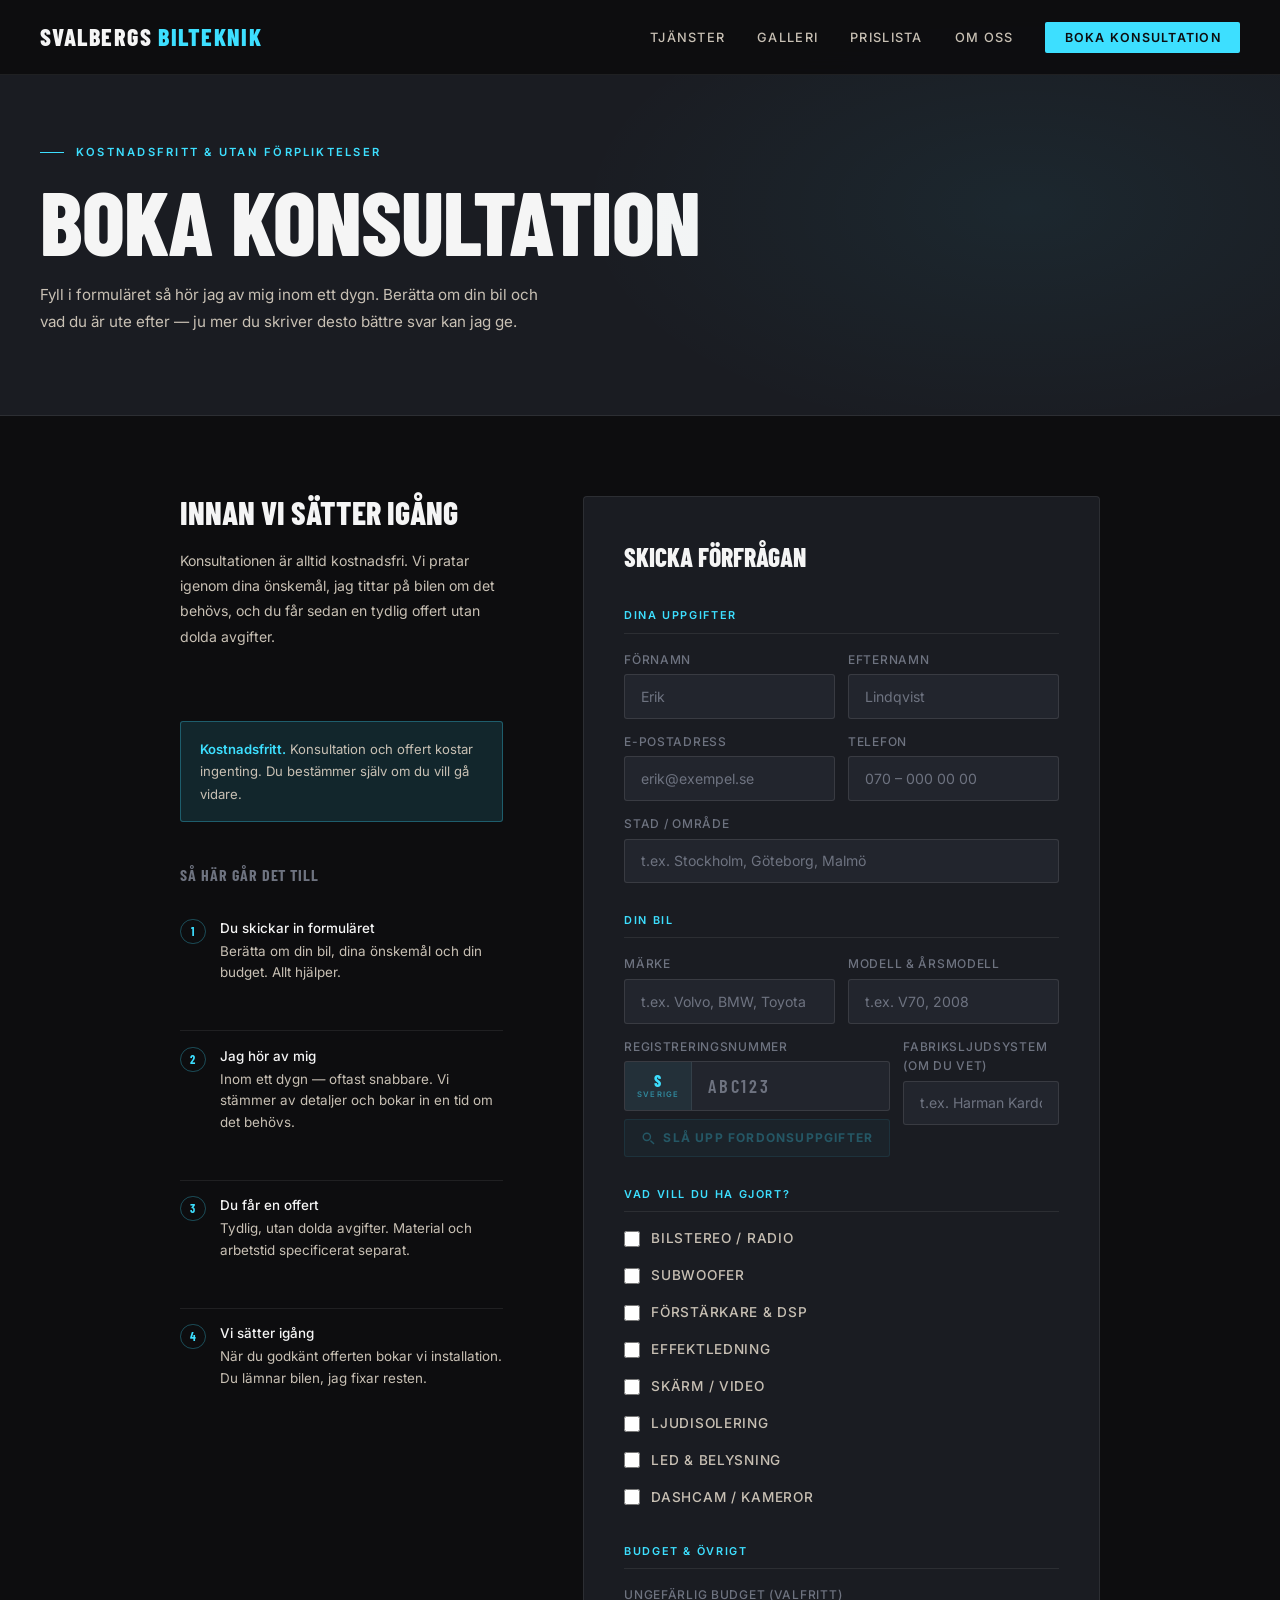
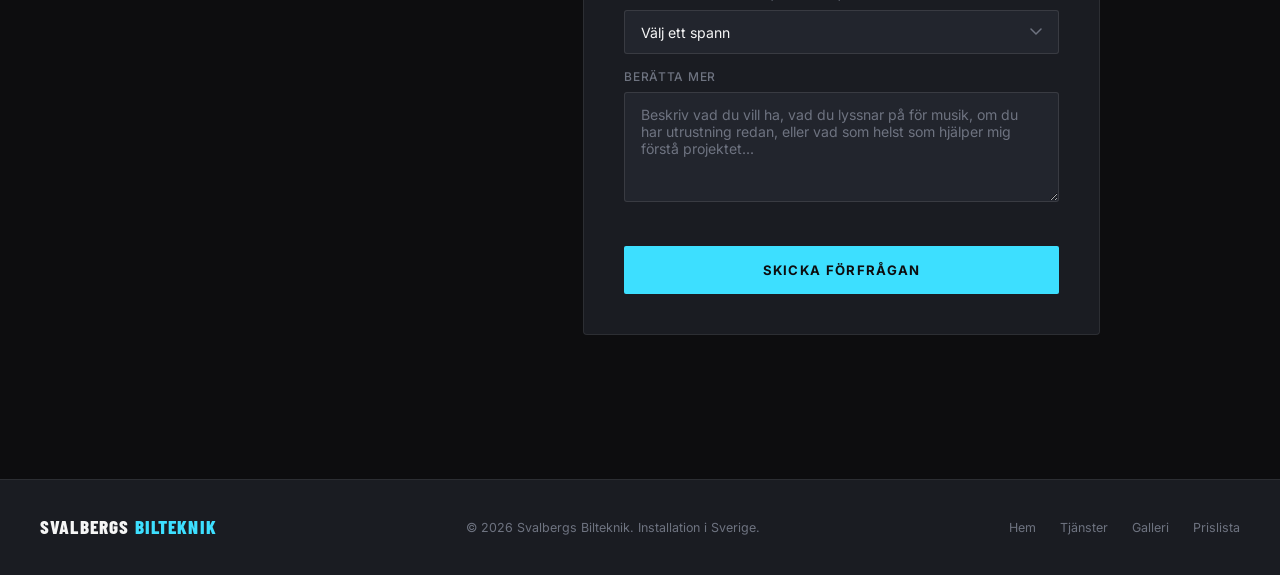
==== boka.html @ 28ad37d2 "Add files via upload Website files" ====
<!DOCTYPE html>
<html lang="sv">
<head>
<meta charset="UTF-8">
<meta name="viewport" content="width=device-width, initial-scale=1.0">
<title>Boka konsultation – Svalbergs Bilteknik</title>
<link rel="preconnect" href="https://fonts.googleapis.com">
<link rel="preconnect" href="https://fonts.gstatic.com" crossorigin>
<link href="https://fonts.googleapis.com/css2?family=Barlow+Condensed:wght@400;600;800&family=Inter:wght@400;500;600&display=swap" rel="stylesheet">
<style>
  *, *::before, *::after { box-sizing: border-box; margin: 0; padding: 0; }
  :root {
    --carbon: #0D0D0F; --steel: #1A1C22; --panel: #22252D;
    --ice: #3DDFFF; --ice-dim: rgba(61,223,255,0.12); --ice-border: rgba(61,223,255,0.3);
    --tungsten: #C8C0B4; --white: #F5F5F5; --muted: #6E7380; --divider: rgba(255,255,255,0.08);
    --green: #2CB97A; --green-dim: rgba(44,185,122,0.12); --green-border: rgba(44,185,122,0.3);
  }
  html { scroll-behavior: smooth; }
  body { font-family: 'Inter', sans-serif; background: var(--carbon); color: var(--white); line-height: 1.6; overflow-x: hidden; }

  nav { position: fixed; top: 0; left: 0; right: 0; z-index: 100; display: flex; align-items: center; justify-content: space-between; padding: 1.1rem 2.5rem; background: rgba(13,13,15,0.92); backdrop-filter: blur(12px); border-bottom: 1px solid var(--divider); }
  .nav-logo { font-family: 'Barlow Condensed', sans-serif; font-weight: 800; font-size: 1.5rem; letter-spacing: 0.06em; text-transform: uppercase; color: var(--white); text-decoration: none; }
  .nav-logo span { color: var(--ice); }
  .nav-links { display: flex; gap: 2rem; list-style: none; }
  .nav-links a { font-size: 0.8rem; font-weight: 500; letter-spacing: 0.1em; text-transform: uppercase; color: var(--tungsten); text-decoration: none; transition: color 0.2s; }
  .nav-links a:hover { color: var(--white); }
  .nav-links a.active { color: var(--ice); }
  .nav-cta { font-size: 0.78rem !important; font-weight: 600 !important; color: var(--carbon) !important; background: var(--ice); padding: 0.5rem 1.2rem; border-radius: 2px; transition: opacity 0.2s; }
  .nav-cta:hover { opacity: 0.85; }

  .page-hero { padding: 9rem 2.5rem 5rem; background: var(--steel); border-bottom: 1px solid var(--divider); position: relative; overflow: hidden; }
  .page-hero::after { content: ''; position: absolute; inset: 0; background: radial-gradient(ellipse 50% 80% at 80% 50%, rgba(61,223,255,0.06) 0%, transparent 70%); pointer-events: none; }
  .page-hero-label { font-size: 0.7rem; font-weight: 600; letter-spacing: 0.2em; text-transform: uppercase; color: var(--ice); display: flex; align-items: center; gap: 0.75rem; margin-bottom: 1rem; }
  .page-hero-label::before { content: ''; display: inline-block; width: 1.5rem; height: 1px; background: var(--ice); }
  .page-hero h1 { font-family: 'Barlow Condensed', sans-serif; font-weight: 800; font-size: clamp(3rem, 7vw, 6rem); text-transform: uppercase; line-height: 0.95; letter-spacing: -0.01em; }
  .page-hero p { margin-top: 1.2rem; color: var(--tungsten); max-width: 520px; font-size: 0.95rem; line-height: 1.75; }

  main { max-width: 1000px; margin: 0 auto; padding: 5rem 2.5rem; }

  .booking-grid { display: grid; grid-template-columns: 1fr 1.6fr; gap: 5rem; align-items: start; }

  /* SIDEBAR INFO */
  .booking-info h2 { font-family: 'Barlow Condensed', sans-serif; font-weight: 800; font-size: 2rem; text-transform: uppercase; line-height: 1; margin-bottom: 1.2rem; }
  .booking-info p { color: var(--tungsten); font-size: 0.88rem; line-height: 1.8; margin-bottom: 2rem; }

  .contact-items { display: flex; flex-direction: column; gap: 1rem; margin-bottom: 2.5rem; }
  .contact-item { display: flex; align-items: center; gap: 0.9rem; font-size: 0.88rem; }
  .cicon { width: 2rem; height: 2rem; background: var(--ice-dim); border: 1px solid var(--ice-border); border-radius: 4px; display: flex; align-items: center; justify-content: center; flex-shrink: 0; }
  .cicon svg { width: 1rem; height: 1rem; stroke: var(--ice); fill: none; stroke-width: 1.5; stroke-linecap: round; stroke-linejoin: round; }
  .contact-item .label { font-size: 0.72rem; letter-spacing: 0.08em; text-transform: uppercase; color: var(--muted); display: block; }
  .contact-item .value { color: var(--white); font-weight: 500; }

  .response-note { background: var(--ice-dim); border: 1px solid var(--ice-border); border-radius: 3px; padding: 1rem 1.2rem; font-size: 0.82rem; color: var(--tungsten); line-height: 1.7; }
  .response-note strong { color: var(--ice); font-weight: 600; }

  /* STEPS */
  .steps { margin-top: 2.5rem; }
  .steps h3 { font-family: 'Barlow Condensed', sans-serif; font-weight: 700; font-size: 1rem; text-transform: uppercase; letter-spacing: 0.06em; color: var(--muted); margin-bottom: 1rem; }
  .step-row { display: flex; gap: 0.9rem; align-items: flex-start; padding: 0.9rem 0; border-bottom: 1px solid var(--divider); }
  .step-row:last-child { border-bottom: none; }
  .step-num { width: 1.6rem; height: 1.6rem; border-radius: 50%; border: 1px solid var(--ice-border); display: flex; align-items: center; justify-content: center; font-family: 'Barlow Condensed', sans-serif; font-weight: 700; font-size: 0.75rem; color: var(--ice); flex-shrink: 0; margin-top: 0.05rem; }
  .step-row p { font-size: 0.84rem; color: var(--tungsten); line-height: 1.6; }
  .step-row strong { color: var(--white); font-weight: 500; display: block; margin-bottom: 0.1rem; }

  /* FORM */
  .booking-form { background: var(--steel); border: 1px solid var(--divider); border-radius: 4px; padding: 2.5rem; }
  .booking-form h2 { font-family: 'Barlow Condensed', sans-serif; font-weight: 800; font-size: 1.6rem; text-transform: uppercase; margin-bottom: 1.8rem; }

  .form-section { margin-bottom: 1.8rem; }
  .form-section-title { font-size: 0.68rem; font-weight: 600; letter-spacing: 0.15em; text-transform: uppercase; color: var(--ice); margin-bottom: 1rem; padding-bottom: 0.5rem; border-bottom: 1px solid var(--divider); }

  .field-row { display: grid; grid-template-columns: 1fr 1fr; gap: 0.8rem; margin-bottom: 0.8rem; }
  .field-row.single { grid-template-columns: 1fr; }

  label { display: block; font-size: 0.75rem; font-weight: 500; letter-spacing: 0.06em; color: var(--muted); margin-bottom: 0.35rem; text-transform: uppercase; }

  input, textarea, select {
    width: 100%; background: var(--panel); border: 1px solid rgba(255,255,255,0.1);
    border-radius: 3px; color: var(--white); font-family: 'Inter', sans-serif;
    font-size: 0.88rem; padding: 0.8rem 1rem; outline: none; transition: border-color 0.2s;
  }
  input::placeholder, textarea::placeholder { color: var(--muted); }
  input:focus, textarea:focus, select:focus { border-color: var(--ice-border); }
  textarea { resize: vertical; min-height: 110px; }
  select { appearance: none; cursor: pointer; background-image: url("data:image/svg+xml,%3Csvg xmlns='http://www.w3.org/2000/svg' width='12' height='8' fill='none'%3E%3Cpath d='M1 1l5 5 5-5' stroke='%236E7380' stroke-width='1.5' stroke-linecap='round'/%3E%3C/svg%3E"); background-repeat: no-repeat; background-position: right 1rem center; }
  select option { background: var(--panel); }

  /* Registration plate field */
  .plate-wrap {
    display: flex;
    align-items: center;
    background: var(--panel);
    border: 1px solid rgba(255,255,255,0.1);
    border-radius: 3px;
    overflow: hidden;
    transition: border-color 0.2s;
  }
  .plate-wrap:focus-within { border-color: var(--ice-border); }

  .plate-badge {
    display: flex;
    flex-direction: column;
    align-items: center;
    justify-content: center;
    gap: 2px;
    padding: 0 0.75rem;
    border-right: 1px solid rgba(255,255,255,0.08);
    align-self: stretch;
    background: rgba(61,223,255,0.06);
    flex-shrink: 0;
  }
  .plate-badge-s {
    font-family: 'Barlow Condensed', sans-serif;
    font-weight: 800;
    font-size: 1rem;
    color: var(--ice);
    letter-spacing: 0.05em;
    line-height: 1;
  }
  .plate-badge-label {
    font-size: 0.48rem;
    font-weight: 600;
    letter-spacing: 0.15em;
    text-transform: uppercase;
    color: var(--ice);
    opacity: 0.5;
    line-height: 1;
  }

  .plate-input {
    background: transparent !important;
    border: none !important;
    border-radius: 0 !important;
    color: var(--white) !important;
    font-family: 'Barlow Condensed', sans-serif !important;
    font-weight: 700 !important;
    font-size: 1.15rem !important;
    letter-spacing: 0.25em !important;
    padding: 0.8rem 1rem !important;
    flex: 1;
    text-transform: uppercase;
    outline: none !important;
  }
  .plate-input::placeholder {
    color: var(--muted) !important;
    letter-spacing: 0.15em !important;
    font-weight: 600 !important;
  }

  .plate-lookup-btn {
    margin-top: 0.5rem;
    width: 100%;
    background: var(--ice-dim);
    border: 1px solid var(--ice-border);
    border-radius: 3px;
    padding: 0.65rem 1rem;
    cursor: pointer;
    color: var(--ice);
    font-family: 'Inter', sans-serif;
    font-size: 0.75rem;
    font-weight: 700;
    letter-spacing: 0.1em;
    text-transform: uppercase;
    display: flex;
    align-items: center;
    justify-content: center;
    gap: 0.5rem;
    white-space: nowrap;
    transition: background 0.15s, opacity 0.15s;
  }
  .plate-lookup-btn:hover { background: rgba(61,223,255,0.2); }
  .plate-lookup-btn:disabled { opacity: 0.3; cursor: default; }
  .plate-lookup-btn svg { width: 0.9rem; height: 0.9rem; flex-shrink: 0; }

  .plate-result {
    display: none;
    margin-top: 0.6rem;
    background: var(--ice-dim);
    border: 1px solid var(--ice-border);
    border-radius: 3px;
    padding: 0.9rem 1rem;
    font-size: 0.82rem;
    animation: fadeSlide 0.2s ease;
  }
  .plate-result.show { display: block; }
  .plate-result.error {
    background: rgba(255,80,80,0.08);
    border-color: rgba(255,80,80,0.3);
  }
  .plate-result-title {
    font-family: 'Barlow Condensed', sans-serif;
    font-weight: 800;
    font-size: 1.1rem;
    text-transform: uppercase;
    color: var(--white);
    margin-bottom: 0.4rem;
    letter-spacing: 0.03em;
  }
  .plate-result-meta {
    color: var(--tungsten);
    line-height: 1.7;
    font-size: 0.82rem;
  }
  .plate-result-link {
    display: inline-flex;
    align-items: center;
    gap: 0.3rem;
    margin-top: 0.6rem;
    font-size: 0.75rem;
    font-weight: 600;
    letter-spacing: 0.08em;
    text-transform: uppercase;
    color: var(--ice);
    text-decoration: none;
  }
  .plate-result-link:hover { text-decoration: underline; }
  .plate-result-link::after { content: '↗'; }
  .plate-result-error { color: rgba(255,100,100,0.9); }

  @keyframes spin {
    from { transform: rotate(0deg); }
    to   { transform: rotate(360deg); }
  }
  @keyframes fadeSlide {
    from { opacity: 0; transform: translateY(-4px); }
    to   { opacity: 1; transform: translateY(0); }
  }

  /* Checkboxes */
  .checkbox-group { display: flex; flex-direction: column; gap: 0.6rem; }
  .checkbox-item { display: flex; align-items: center; gap: 0.7rem; cursor: pointer; }
  .checkbox-item input[type="checkbox"] { width: 1rem; height: 1rem; accent-color: var(--ice); cursor: pointer; flex-shrink: 0; }
  .checkbox-item span { font-size: 0.85rem; color: var(--tungsten); }

  .form-submit { width: 100%; padding: 1rem; background: var(--ice); border: none; border-radius: 2px; font-family: 'Inter', sans-serif; font-size: 0.82rem; font-weight: 700; letter-spacing: 0.1em; text-transform: uppercase; color: var(--carbon); cursor: pointer; transition: opacity 0.2s; margin-top: 0.5rem; }
  .form-submit:hover { opacity: 0.85; }

  /* Success state */
  .success-msg { display: none; background: var(--green-dim); border: 1px solid var(--green-border); border-radius: 3px; padding: 1.2rem 1.5rem; text-align: center; }
  .success-msg.show { display: block; }
  .success-msg h3 { font-family: 'Barlow Condensed', sans-serif; font-weight: 700; font-size: 1.3rem; text-transform: uppercase; color: var(--green); margin-bottom: 0.4rem; }
  .success-msg p { font-size: 0.85rem; color: var(--tungsten); }

  footer { background: var(--steel); border-top: 1px solid var(--divider); padding: 2rem 2.5rem; display: flex; align-items: center; justify-content: space-between; flex-wrap: wrap; gap: 1rem; margin-top: 4rem; }
  footer .logo { font-family: 'Barlow Condensed', sans-serif; font-weight: 800; font-size: 1.2rem; letter-spacing: 0.06em; text-transform: uppercase; color: var(--white); }
  footer .logo span { color: var(--ice); }
  footer p { font-size: 0.78rem; color: var(--muted); }
  footer a { color: var(--muted); text-decoration: none; font-size: 0.78rem; }
  footer a:hover { color: var(--ice); }

  @media (max-width: 900px) {
    nav { padding: 1rem 1.5rem; } .nav-links { display: none; }
    main { padding: 3.5rem 1.5rem; } .page-hero { padding: 7rem 1.5rem 3.5rem; }
    .booking-grid { grid-template-columns: 1fr; gap: 3rem; }
    .field-row { grid-template-columns: 1fr; }
    footer { flex-direction: column; align-items: flex-start; }
  }

  /* Mobile hamburger */
  .hamburger {
    display: none;
    flex-direction: column;
    gap: 5px;
    cursor: pointer;
    background: none;
    border: none;
    padding: 4px;
  }
  .hamburger span {
    display: block;
    width: 24px;
    height: 2px;
    background: var(--white);
    border-radius: 2px;
    transition: transform 0.3s, opacity 0.3s;
  }
  .hamburger.open span:nth-child(1) { transform: translateY(7px) rotate(45deg); }
  .hamburger.open span:nth-child(2) { opacity: 0; }
  .hamburger.open span:nth-child(3) { transform: translateY(-7px) rotate(-45deg); }

  .mobile-menu {
    display: none;
    position: fixed;
    top: 0; left: 0; right: 0; bottom: 0;
    background: rgba(13,13,15,0.98);
    z-index: 99;
    flex-direction: column;
    align-items: center;
    justify-content: center;
    gap: 2rem;
  }
  .mobile-menu.open { display: flex; }
  .mobile-menu a {
    font-family: 'Barlow Condensed', sans-serif;
    font-weight: 800;
    font-size: 2.8rem;
    text-transform: uppercase;
    color: var(--white);
    text-decoration: none;
    letter-spacing: 0.04em;
    transition: color 0.2s;
  }
  .mobile-menu a:hover { color: var(--ice); }
  .mobile-menu .m-cta {
    font-family: 'Inter', sans-serif;
    font-size: 0.9rem !important;
    font-weight: 700;
    letter-spacing: 0.1em;
    color: var(--carbon) !important;
    background: var(--ice);
    padding: 0.85rem 2.5rem;
    border-radius: 2px;
    margin-top: 1rem;
  }

  /* Floating mobile CTA */
  .float-cta {
    display: none;
    position: fixed;
    bottom: 1.5rem;
    right: 1.5rem;
    z-index: 98;
    background: var(--ice);
    color: var(--carbon);
    font-family: 'Inter', sans-serif;
    font-size: 0.65rem;
    font-weight: 700;
    letter-spacing: 0.08em;
    text-transform: uppercase;
    text-decoration: none;
    width: 3.8rem;
    height: 3.8rem;
    border-radius: 50%;
    box-shadow: 0 4px 24px rgba(61,223,255,0.35);
    display: none;
    align-items: center;
    justify-content: center;
    text-align: center;
    line-height: 1.2;
    transition: opacity 0.2s, box-shadow 0.2s, transform 0.2s;
  }
  .float-cta:hover {
    opacity: 0.9;
    box-shadow: 0 6px 30px rgba(61,223,255,0.5);
    transform: scale(1.08);
  }

  @media (max-width: 900px) {
    .hamburger { display: flex; }
    .float-cta { display: flex; }
  }

  .social-link { color: var(--muted); transition: color 0.2s; display:flex;align-items:center; }
  .social-link:hover { color: var(--ice); }

  /* FAQ */
  .faq-section { margin-top: 3rem; padding-top: 2.5rem; border-top: 1px solid var(--divider); }
  .faq-item { border-bottom: 1px solid var(--divider); }
  .faq-item:last-child { border-bottom: none; }
  .faq-q {
    width: 100%; background: none; border: none; color: var(--white);
    font-family: 'Inter', sans-serif; font-size: 0.9rem; font-weight: 500;
    text-align: left; padding: 1.1rem 0; cursor: pointer;
    display: flex; justify-content: space-between; align-items: center;
    gap: 1rem; transition: color 0.2s;
  }
  .faq-q:hover { color: var(--ice); }
  .faq-icon { font-size: 1.3rem; color: var(--ice); flex-shrink: 0; line-height: 1; transition: transform 0.25s; }
  .faq-q.open .faq-icon { transform: rotate(45deg); }
  .faq-a { display: none; padding-bottom: 1.2rem; }
  .faq-a.open { display: block; }
  .faq-a p { font-size: 0.86rem; color: var(--tungsten); line-height: 1.75; }
</style>
</head>
<body>

<nav>
  <a href="index.html" class="nav-logo">Svalbergs<span> Bilteknik</span></a>
  <ul class="nav-links">
    <li><a href="tjanster.html">Tjänster</a></li>
    <li><a href="galleri.html">Galleri</a></li>
    <li><a href="prislista.html">Prislista</a></li>
    <li><a href="om-oss.html">Om oss</a></li>
    <li><a href="boka.html" class="nav-cta active" style="color:var(--carbon)!important;">Boka konsultation</a></li>
  </ul>
  <button class="hamburger" id="hamburger" aria-label="Meny">
    <span></span><span></span><span></span>
  </button>
</nav>

<!-- Mobile menu -->
<div class="mobile-menu" id="mobileMenu">
  <a href="tjanster.html">Tjänster</a>
  <a href="galleri.html">Galleri</a>
  <a href="prislista.html">Prislista</a>
  <a href="om-oss.html">Om oss</a>
  <a href="boka.html" class="m-cta">Boka konsultation</a>
</div>

<!-- Floating mobile CTA -->
<a href="boka.html" class="float-cta" aria-label="Boka konsultation">Boka</a>

<div class="page-hero">
  <div class="page-hero-label">Kostnadsfritt & utan förpliktelser</div>
  <h1>Boka konsultation</h1>
  <p>Fyll i formuläret så hör jag av mig inom ett dygn. Berätta om din bil och vad du är ute efter — ju mer du skriver desto bättre svar kan jag ge.</p>
</div>

<main>
  <div class="booking-grid">

    <div class="booking-info">
      <h2>Innan vi sätter igång</h2>
      <p>Konsultationen är alltid kostnadsfri. Vi pratar igenom dina önskemål, jag tittar på bilen om det behövs, och du får sedan en tydlig offert utan dolda avgifter.</p>

      <div class="contact-items">
      </div>

      <div class="response-note">
        <strong>Kostnadsfritt.</strong> Konsultation och offert kostar ingenting. Du bestämmer själv om du vill gå vidare.
      </div>

      <div class="steps">
        <h3>Så här går det till</h3>
        <div class="step-row">
          <div class="step-num">1</div>
          <p><strong>Du skickar in formuläret</strong>Berätta om din bil, dina önskemål och din budget. Allt hjälper.</p>
        </div>
        <div class="step-row">
          <div class="step-num">2</div>
          <p><strong>Jag hör av mig</strong>Inom ett dygn — oftast snabbare. Vi stämmer av detaljer och bokar in en tid om det behövs.</p>
        </div>
        <div class="step-row">
          <div class="step-num">3</div>
          <p><strong>Du får en offert</strong>Tydlig, utan dolda avgifter. Material och arbetstid specificerat separat.</p>
        </div>
        <div class="step-row">
          <div class="step-num">4</div>
          <p><strong>Vi sätter igång</strong>När du godkänt offerten bokar vi installation. Du lämnar bilen, jag fixar resten.</p>
        </div>
      </div>

    </div>

    <div class="booking-form">
      <h2>Skicka förfrågan</h2>

      <form id="bookingForm" action="https://formspree.io/f/xrewjldg" method="POST">
        <input type="hidden" name="_next" value="https://www.svalbergs.se/tack.html">

        <div class="form-section">
          <div class="form-section-title">Dina uppgifter</div>
          <div class="field-row">
            <div>
              <label for="fname">Förnamn</label>
              <input type="text" id="fname" name="fornamn" placeholder="Erik" required>
            </div>
            <div>
              <label for="lname">Efternamn</label>
              <input type="text" id="lname" name="efternamn" placeholder="Lindqvist" required>
            </div>
          </div>
          <div class="field-row">
            <div>
              <label for="email">E-postadress</label>
              <input type="email" id="email" name="email" placeholder="erik@exempel.se" required>
            </div>
            <div>
              <label for="phone">Telefon</label>
              <input type="tel" id="phone" name="telefon" placeholder="070 – 000 00 00">
            </div>
          </div>
          <div class="field-row single">
            <div>
              <label for="city">Stad / Område</label>
              <input type="text" id="city" name="stad" placeholder="t.ex. Stockholm, Göteborg, Malmö">
            </div>
          </div>
        </div>

        <div class="form-section">
          <div class="form-section-title">Din bil</div>
          <div class="field-row">
            <div>
              <label for="make">Märke</label>
              <input type="text" id="make" name="bilmarke" placeholder="t.ex. Volvo, BMW, Toyota">
            </div>
            <div>
              <label for="model">Modell & Årsmodell</label>
              <input type="text" id="model" name="modell_arsmodell" placeholder="t.ex. V70, 2008">
            </div>
          </div>
          <div class="field-row">
            <div>
              <label for="regnr">Registreringsnummer</label>
              <div class="plate-wrap">
                <div class="plate-badge">
                  <span class="plate-badge-s">S</span>
                  <span class="plate-badge-label">Sverige</span>
                </div>
                <input type="text" id="regnr" name="registreringsnummer" class="plate-input" placeholder="ABC123" maxlength="7" autocomplete="off"
                  oninput="this.value=this.value.toUpperCase().replace(/[^A-Z0-9]/g,''); plateChanged()">
              </div>
              <button type="button" class="plate-lookup-btn" id="plateLookupBtn" onclick="lookupPlate()" disabled>
                <svg viewBox="0 0 16 16" fill="none" stroke="currentColor" stroke-width="1.6" stroke-linecap="round" stroke-linejoin="round">
                  <circle cx="6.5" cy="6.5" r="4"/><path d="M11 11l3 3"/>
                </svg>
                Slå upp fordonsuppgifter
              </button>
              <div class="plate-result" id="plateResult"></div>
            </div>
            <div>
              <label for="factory">Fabriksljudsystem (om du vet)</label>
              <input type="text" id="factory" name="fabriksljud" placeholder="t.ex. Harman Kardon, standard, vet ej">
            </div>
          </div>
        </div>

        <div class="form-section">
          <div class="form-section-title">Vad vill du ha gjort?</div>
          <div class="checkbox-group" style="margin-bottom:1rem;">
            <label class="checkbox-item"><input type="checkbox" name="tjanst" value="Bilstereo / Radio"> <span>Bilstereo / Radio</span></label>
            <label class="checkbox-item"><input type="checkbox" name="tjanst" value="Subwoofer"> <span>Subwoofer</span></label>
            <label class="checkbox-item"><input type="checkbox" name="tjanst" value="Förstärkare & DSP"> <span>Förstärkare & DSP</span></label>
            <label class="checkbox-item"><input type="checkbox" name="tjanst" value="Effektledning"> <span>Effektledning</span></label>
            <label class="checkbox-item"><input type="checkbox" name="tjanst" value="Skärm / Video"> <span>Skärm / Video</span></label>
            <label class="checkbox-item"><input type="checkbox" name="tjanst" value="Ljudisolering"> <span>Ljudisolering</span></label>
            <label class="checkbox-item"><input type="checkbox" name="tjanst" value="LED & Belysning"> <span>LED & Belysning</span></label>
            <label class="checkbox-item"><input type="checkbox" name="tjanst" value="Dashcam / Kameror"> <span>Dashcam / Kameror</span></label>
          </div>
        </div>

        <div class="form-section">
          <div class="form-section-title">Budget & övrigt</div>
          <div class="field-row single" style="margin-bottom:0.8rem;">
            <div>
              <label for="budget">Ungefärlig budget (valfritt)</label>
              <select id="budget" name="budget">
                <option value="" disabled selected>Välj ett spann</option>
                <option>Under 2 000 kr</option>
                <option>2 000 – 5 000 kr</option>
                <option>5 000 – 10 000 kr</option>
                <option>10 000 – 20 000 kr</option>
                <option>Över 20 000 kr</option>
                <option>Ingen aning — rådgiv mig</option>
              </select>
            </div>
          </div>
          <div class="field-row single">
            <div>
              <label for="message">Berätta mer</label>
              <textarea id="message" name="meddelande" placeholder="Beskriv vad du vill ha, vad du lyssnar på för musik, om du har utrustning redan, eller vad som helst som hjälper mig förstå projektet..."></textarea>
            </div>
          </div>
        </div>

        <!-- Hidden field: car.info link sent with form submission -->
        <input type="hidden" id="carinfoLink" name="car_info_link" value="">
        <button type="submit" class="form-submit" id="submitBtn">Skicka förfrågan</button>

        <div class="success-msg" id="successMsg">
          <h3>Förfrågan mottagen!</h3>
          <p>Jag hör av mig inom 24 timmar. Tack för att du valde Svalbergs Bilteknik.</p>
        </div>
      </form>
    </div>

  </div>
</main>

<footer>
  <div class="logo">Svalbergs<span> Bilteknik</span></div>
  <p>© <span id="yr"></span> Svalbergs Bilteknik. Installation i Sverige.</p>
  <div style="display:flex;gap:1.5rem;">
    <a href="index.html">Hem</a>
    <a href="tjanster.html">Tjänster</a>
    <a href="galleri.html">Galleri</a>
    <a href="prislista.html">Prislista</a>
  </div>
</footer>

<script>
function toggleFaq(btn) {
  const answer = btn.nextElementSibling;
  const isOpen = btn.classList.contains('open');
  document.querySelectorAll('.faq-q.open').forEach(function(b) {
    b.classList.remove('open');
    b.nextElementSibling.classList.remove('open');
  });
  if (!isOpen) {
    btn.classList.add('open');
    answer.classList.add('open');
  }
}


/* Hamburger menu */
(function() {
  const btn = document.getElementById('hamburger');
  const menu = document.getElementById('mobileMenu');
  if (!btn || !menu) return;
  btn.addEventListener('click', function() {
    btn.classList.toggle('open');
    menu.classList.toggle('open');
    document.body.style.overflow = menu.classList.contains('open') ? 'hidden' : '';
  });
  menu.querySelectorAll('a').forEach(function(a) {
    a.addEventListener('click', function() {
      btn.classList.remove('open');
      menu.classList.remove('open');
      document.body.style.overflow = '';
    });
  });
})();


/* Plate lookup */
function plateChanged() {
  var val = document.getElementById('regnr').value;
  var btn = document.getElementById('plateLookupBtn');
  btn.disabled = val.length < 2;
  // Update hidden car.info link field
  var linkField = document.getElementById('carinfoLink');
  if (linkField) {
    linkField.value = val.length >= 2
      ? 'https://www.car.info/sv-se/license-plate/S/' + val.toUpperCase()
      : '';
  }
  // hide result when user starts typing again
  var res = document.getElementById('plateResult');
  res.classList.remove('show', 'error');
  res.innerHTML = '';
}

function lookupPlate() {
  var regno = document.getElementById('regnr').value.trim().toUpperCase();
  if (!regno) return;

  var btn = document.getElementById('plateLookupBtn');
  var res = document.getElementById('plateResult');

  btn.disabled = true;
  btn.innerHTML = '<svg viewBox="0 0 16 16" fill="none" stroke="currentColor" stroke-width="1.6" stroke-linecap="round" stroke-linejoin="round" style="animation:spin 0.8s linear infinite"><path d="M8 2a6 6 0 100 12A6 6 0 008 2z" stroke-opacity="0.2"/><path d="M8 2a6 6 0 016 6"/></svg> Söker...';

  var tsUrl = 'https://www.car.info/sv-se/license-plate/S/' + encodeURIComponent(regno);

  // We can't scrape Transportstyrelsen directly (CORS), so we decode what we
  // can from the plate format and link straight to the official lookup.
  setTimeout(function() {
    btn.disabled = false;
    btn.innerHTML = '<svg viewBox="0 0 16 16" fill="none" stroke="currentColor" stroke-width="1.6" stroke-linecap="round" stroke-linejoin="round"><circle cx="6.5" cy="6.5" r="4"/><path d="M11 11l3 3"/></svg> Slå upp fordonsuppgifter';

    res.classList.remove('error');
    res.classList.add('show');
    res.innerHTML =
      '<div class="plate-result-title">' + regno + '</div>' +
      '<div class="plate-result-meta">' +
        'Klicka på länken nedan för att se märke, modell, årsmodell och mer för detta fordon.' +
      '</div>' +
      '<a class="plate-result-link" href="' + tsUrl + '" target="_blank" rel="noopener">Visa fordonsuppgifter på car.info</a>';

    // Also auto-fill the make field if it's empty, with a prompt
    var makeField = document.getElementById('make');
    if (makeField && !makeField.value) {
      makeField.placeholder = 'Hämta från Transportstyrelsen ↑';
    }
  }, 600);
}

</script>

<script>document.getElementById("yr").textContent=new Date().getFullYear();</script>
</body>
</html>
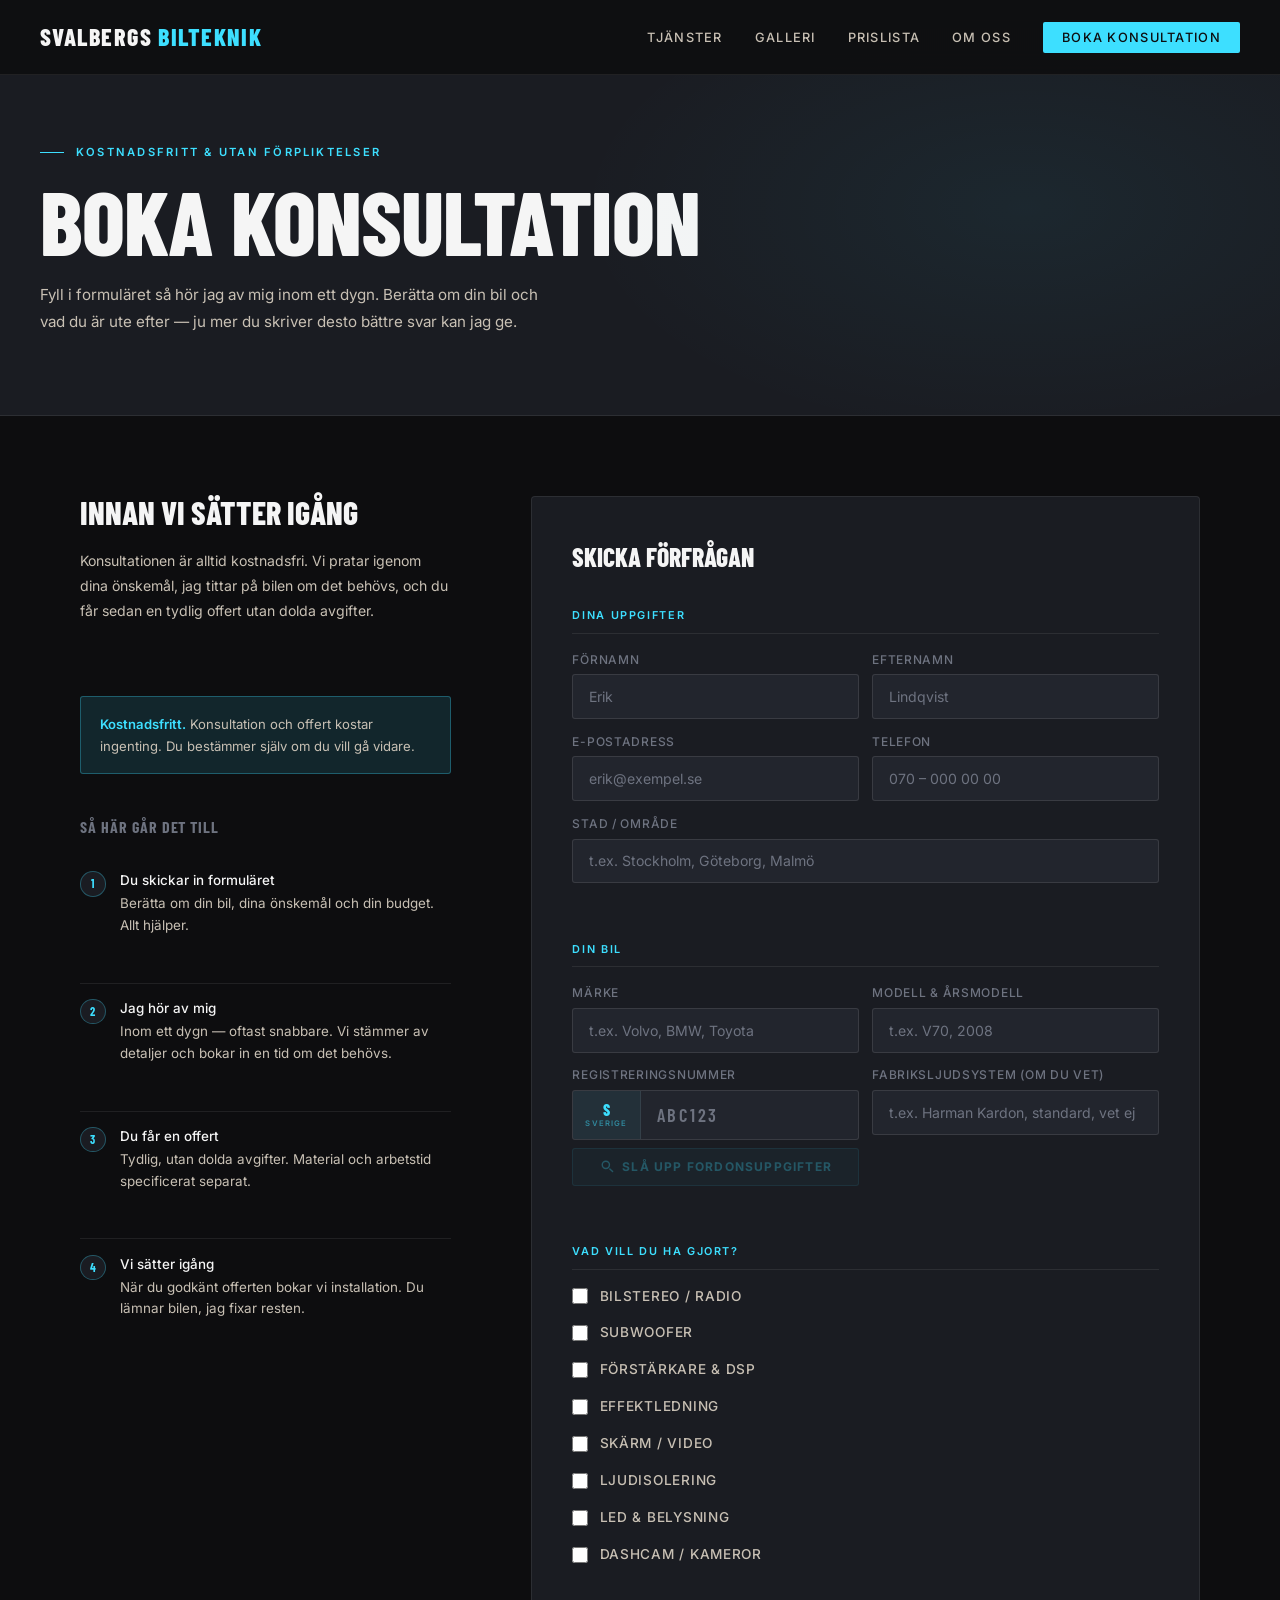
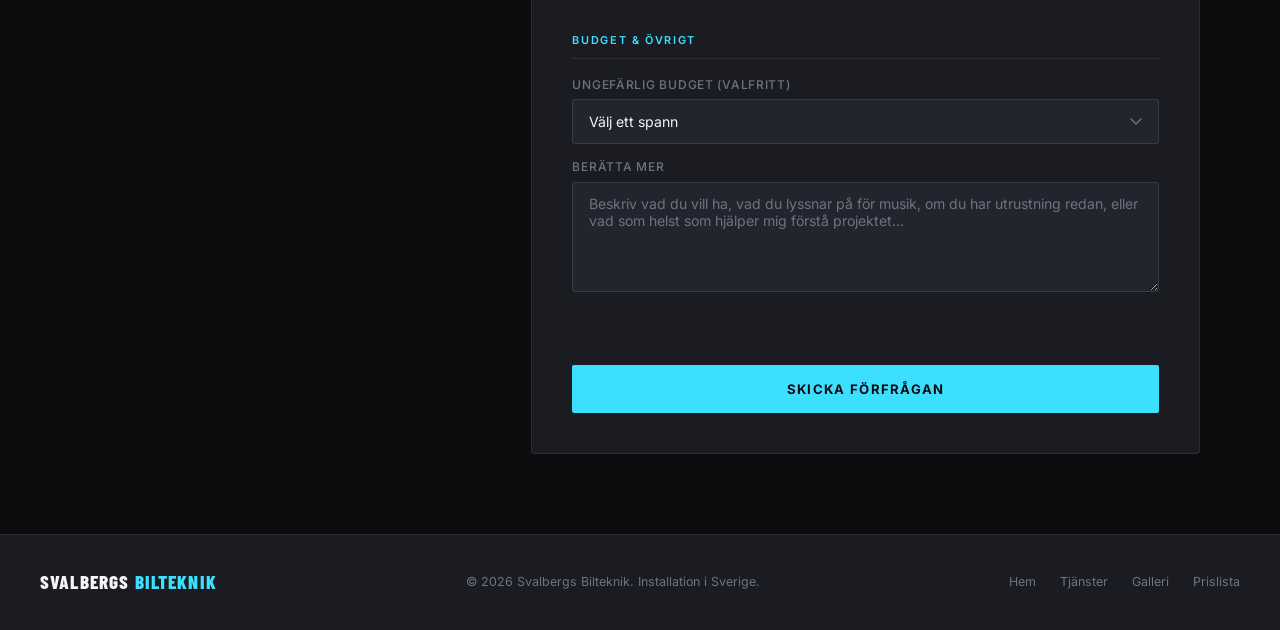
==== commit 6313073b: "New website." ====
--- a/boka.html
+++ b/boka.html
@@ -4,377 +4,32 @@
 <meta charset="UTF-8">
 <meta name="viewport" content="width=device-width, initial-scale=1.0">
 <title>Boka konsultation – Svalbergs Bilteknik</title>
+<meta name="description" content="Boka en kostnadsfri konsultation. Berätta om din bil och vad du vill ha — vi hör av oss inom 24 timmar.">
+<link rel="canonical" href="https://www.svalbergs.se/boka.html">
+<!-- Open Graph -->
+<meta property="og:type"        content="website">
+<meta property="og:site_name"   content="Svalbergs Bilteknik">
+<meta property="og:url"         content="https://www.svalbergs.se/boka.html">
+<meta property="og:title"       content="Boka konsultation – Svalbergs Bilteknik">
+<meta property="og:description" content="Boka en kostnadsfri konsultation. Berätta om din bil och vad du vill ha — vi hör av oss inom 24 timmar.">
+<meta property="og:image"       content="https://www.svalbergs.se/img/og-image.jpg">
+<meta property="og:image:width"  content="1200">
+<meta property="og:image:height" content="630">
+<meta property="og:locale"      content="sv_SE">
+<!-- Twitter/X -->
+<meta name="twitter:card"        content="summary_large_image">
+<meta name="twitter:title"       content="Boka konsultation – Svalbergs Bilteknik">
+<meta name="twitter:description" content="Boka en kostnadsfri konsultation. Berätta om din bil och vad du vill ha — vi hör av oss inom 24 timmar.">
+<meta name="twitter:image"       content="https://www.svalbergs.se/img/og-image.jpg">
+<!-- Fonts -->
 <link rel="preconnect" href="https://fonts.googleapis.com">
 <link rel="preconnect" href="https://fonts.gstatic.com" crossorigin>
 <link href="https://fonts.googleapis.com/css2?family=Barlow+Condensed:wght@400;600;800&family=Inter:wght@400;500;600&display=swap" rel="stylesheet">
-<style>
-  *, *::before, *::after { box-sizing: border-box; margin: 0; padding: 0; }
-  :root {
-    --carbon: #0D0D0F; --steel: #1A1C22; --panel: #22252D;
-    --ice: #3DDFFF; --ice-dim: rgba(61,223,255,0.12); --ice-border: rgba(61,223,255,0.3);
-    --tungsten: #C8C0B4; --white: #F5F5F5; --muted: #6E7380; --divider: rgba(255,255,255,0.08);
-    --green: #2CB97A; --green-dim: rgba(44,185,122,0.12); --green-border: rgba(44,185,122,0.3);
-  }
-  html { scroll-behavior: smooth; }
-  body { font-family: 'Inter', sans-serif; background: var(--carbon); color: var(--white); line-height: 1.6; overflow-x: hidden; }
-
-  nav { position: fixed; top: 0; left: 0; right: 0; z-index: 100; display: flex; align-items: center; justify-content: space-between; padding: 1.1rem 2.5rem; background: rgba(13,13,15,0.92); backdrop-filter: blur(12px); border-bottom: 1px solid var(--divider); }
-  .nav-logo { font-family: 'Barlow Condensed', sans-serif; font-weight: 800; font-size: 1.5rem; letter-spacing: 0.06em; text-transform: uppercase; color: var(--white); text-decoration: none; }
-  .nav-logo span { color: var(--ice); }
-  .nav-links { display: flex; gap: 2rem; list-style: none; }
-  .nav-links a { font-size: 0.8rem; font-weight: 500; letter-spacing: 0.1em; text-transform: uppercase; color: var(--tungsten); text-decoration: none; transition: color 0.2s; }
-  .nav-links a:hover { color: var(--white); }
-  .nav-links a.active { color: var(--ice); }
-  .nav-cta { font-size: 0.78rem !important; font-weight: 600 !important; color: var(--carbon) !important; background: var(--ice); padding: 0.5rem 1.2rem; border-radius: 2px; transition: opacity 0.2s; }
-  .nav-cta:hover { opacity: 0.85; }
-
-  .page-hero { padding: 9rem 2.5rem 5rem; background: var(--steel); border-bottom: 1px solid var(--divider); position: relative; overflow: hidden; }
-  .page-hero::after { content: ''; position: absolute; inset: 0; background: radial-gradient(ellipse 50% 80% at 80% 50%, rgba(61,223,255,0.06) 0%, transparent 70%); pointer-events: none; }
-  .page-hero-label { font-size: 0.7rem; font-weight: 600; letter-spacing: 0.2em; text-transform: uppercase; color: var(--ice); display: flex; align-items: center; gap: 0.75rem; margin-bottom: 1rem; }
-  .page-hero-label::before { content: ''; display: inline-block; width: 1.5rem; height: 1px; background: var(--ice); }
-  .page-hero h1 { font-family: 'Barlow Condensed', sans-serif; font-weight: 800; font-size: clamp(3rem, 7vw, 6rem); text-transform: uppercase; line-height: 0.95; letter-spacing: -0.01em; }
-  .page-hero p { margin-top: 1.2rem; color: var(--tungsten); max-width: 520px; font-size: 0.95rem; line-height: 1.75; }
-
-  main { max-width: 1000px; margin: 0 auto; padding: 5rem 2.5rem; }
-
-  .booking-grid { display: grid; grid-template-columns: 1fr 1.6fr; gap: 5rem; align-items: start; }
-
-  /* SIDEBAR INFO */
-  .booking-info h2 { font-family: 'Barlow Condensed', sans-serif; font-weight: 800; font-size: 2rem; text-transform: uppercase; line-height: 1; margin-bottom: 1.2rem; }
-  .booking-info p { color: var(--tungsten); font-size: 0.88rem; line-height: 1.8; margin-bottom: 2rem; }
-
-  .contact-items { display: flex; flex-direction: column; gap: 1rem; margin-bottom: 2.5rem; }
-  .contact-item { display: flex; align-items: center; gap: 0.9rem; font-size: 0.88rem; }
-  .cicon { width: 2rem; height: 2rem; background: var(--ice-dim); border: 1px solid var(--ice-border); border-radius: 4px; display: flex; align-items: center; justify-content: center; flex-shrink: 0; }
-  .cicon svg { width: 1rem; height: 1rem; stroke: var(--ice); fill: none; stroke-width: 1.5; stroke-linecap: round; stroke-linejoin: round; }
-  .contact-item .label { font-size: 0.72rem; letter-spacing: 0.08em; text-transform: uppercase; color: var(--muted); display: block; }
-  .contact-item .value { color: var(--white); font-weight: 500; }
-
-  .response-note { background: var(--ice-dim); border: 1px solid var(--ice-border); border-radius: 3px; padding: 1rem 1.2rem; font-size: 0.82rem; color: var(--tungsten); line-height: 1.7; }
-  .response-note strong { color: var(--ice); font-weight: 600; }
-
-  /* STEPS */
-  .steps { margin-top: 2.5rem; }
-  .steps h3 { font-family: 'Barlow Condensed', sans-serif; font-weight: 700; font-size: 1rem; text-transform: uppercase; letter-spacing: 0.06em; color: var(--muted); margin-bottom: 1rem; }
-  .step-row { display: flex; gap: 0.9rem; align-items: flex-start; padding: 0.9rem 0; border-bottom: 1px solid var(--divider); }
-  .step-row:last-child { border-bottom: none; }
-  .step-num { width: 1.6rem; height: 1.6rem; border-radius: 50%; border: 1px solid var(--ice-border); display: flex; align-items: center; justify-content: center; font-family: 'Barlow Condensed', sans-serif; font-weight: 700; font-size: 0.75rem; color: var(--ice); flex-shrink: 0; margin-top: 0.05rem; }
-  .step-row p { font-size: 0.84rem; color: var(--tungsten); line-height: 1.6; }
-  .step-row strong { color: var(--white); font-weight: 500; display: block; margin-bottom: 0.1rem; }
-
-  /* FORM */
-  .booking-form { background: var(--steel); border: 1px solid var(--divider); border-radius: 4px; padding: 2.5rem; }
-  .booking-form h2 { font-family: 'Barlow Condensed', sans-serif; font-weight: 800; font-size: 1.6rem; text-transform: uppercase; margin-bottom: 1.8rem; }
-
-  .form-section { margin-bottom: 1.8rem; }
-  .form-section-title { font-size: 0.68rem; font-weight: 600; letter-spacing: 0.15em; text-transform: uppercase; color: var(--ice); margin-bottom: 1rem; padding-bottom: 0.5rem; border-bottom: 1px solid var(--divider); }
-
-  .field-row { display: grid; grid-template-columns: 1fr 1fr; gap: 0.8rem; margin-bottom: 0.8rem; }
-  .field-row.single { grid-template-columns: 1fr; }
-
-  label { display: block; font-size: 0.75rem; font-weight: 500; letter-spacing: 0.06em; color: var(--muted); margin-bottom: 0.35rem; text-transform: uppercase; }
-
-  input, textarea, select {
-    width: 100%; background: var(--panel); border: 1px solid rgba(255,255,255,0.1);
-    border-radius: 3px; color: var(--white); font-family: 'Inter', sans-serif;
-    font-size: 0.88rem; padding: 0.8rem 1rem; outline: none; transition: border-color 0.2s;
-  }
-  input::placeholder, textarea::placeholder { color: var(--muted); }
-  input:focus, textarea:focus, select:focus { border-color: var(--ice-border); }
-  textarea { resize: vertical; min-height: 110px; }
-  select { appearance: none; cursor: pointer; background-image: url("data:image/svg+xml,%3Csvg xmlns='http://www.w3.org/2000/svg' width='12' height='8' fill='none'%3E%3Cpath d='M1 1l5 5 5-5' stroke='%236E7380' stroke-width='1.5' stroke-linecap='round'/%3E%3C/svg%3E"); background-repeat: no-repeat; background-position: right 1rem center; }
-  select option { background: var(--panel); }
-
-  /* Registration plate field */
-  .plate-wrap {
-    display: flex;
-    align-items: center;
-    background: var(--panel);
-    border: 1px solid rgba(255,255,255,0.1);
-    border-radius: 3px;
-    overflow: hidden;
-    transition: border-color 0.2s;
-  }
-  .plate-wrap:focus-within { border-color: var(--ice-border); }
-
-  .plate-badge {
-    display: flex;
-    flex-direction: column;
-    align-items: center;
-    justify-content: center;
-    gap: 2px;
-    padding: 0 0.75rem;
-    border-right: 1px solid rgba(255,255,255,0.08);
-    align-self: stretch;
-    background: rgba(61,223,255,0.06);
-    flex-shrink: 0;
-  }
-  .plate-badge-s {
-    font-family: 'Barlow Condensed', sans-serif;
-    font-weight: 800;
-    font-size: 1rem;
-    color: var(--ice);
-    letter-spacing: 0.05em;
-    line-height: 1;
-  }
-  .plate-badge-label {
-    font-size: 0.48rem;
-    font-weight: 600;
-    letter-spacing: 0.15em;
-    text-transform: uppercase;
-    color: var(--ice);
-    opacity: 0.5;
-    line-height: 1;
-  }
-
-  .plate-input {
-    background: transparent !important;
-    border: none !important;
-    border-radius: 0 !important;
-    color: var(--white) !important;
-    font-family: 'Barlow Condensed', sans-serif !important;
-    font-weight: 700 !important;
-    font-size: 1.15rem !important;
-    letter-spacing: 0.25em !important;
-    padding: 0.8rem 1rem !important;
-    flex: 1;
-    text-transform: uppercase;
-    outline: none !important;
-  }
-  .plate-input::placeholder {
-    color: var(--muted) !important;
-    letter-spacing: 0.15em !important;
-    font-weight: 600 !important;
-  }
-
-  .plate-lookup-btn {
-    margin-top: 0.5rem;
-    width: 100%;
-    background: var(--ice-dim);
-    border: 1px solid var(--ice-border);
-    border-radius: 3px;
-    padding: 0.65rem 1rem;
-    cursor: pointer;
-    color: var(--ice);
-    font-family: 'Inter', sans-serif;
-    font-size: 0.75rem;
-    font-weight: 700;
-    letter-spacing: 0.1em;
-    text-transform: uppercase;
-    display: flex;
-    align-items: center;
-    justify-content: center;
-    gap: 0.5rem;
-    white-space: nowrap;
-    transition: background 0.15s, opacity 0.15s;
-  }
-  .plate-lookup-btn:hover { background: rgba(61,223,255,0.2); }
-  .plate-lookup-btn:disabled { opacity: 0.3; cursor: default; }
-  .plate-lookup-btn svg { width: 0.9rem; height: 0.9rem; flex-shrink: 0; }
-
-  .plate-result {
-    display: none;
-    margin-top: 0.6rem;
-    background: var(--ice-dim);
-    border: 1px solid var(--ice-border);
-    border-radius: 3px;
-    padding: 0.9rem 1rem;
-    font-size: 0.82rem;
-    animation: fadeSlide 0.2s ease;
-  }
-  .plate-result.show { display: block; }
-  .plate-result.error {
-    background: rgba(255,80,80,0.08);
-    border-color: rgba(255,80,80,0.3);
-  }
-  .plate-result-title {
-    font-family: 'Barlow Condensed', sans-serif;
-    font-weight: 800;
-    font-size: 1.1rem;
-    text-transform: uppercase;
-    color: var(--white);
-    margin-bottom: 0.4rem;
-    letter-spacing: 0.03em;
-  }
-  .plate-result-meta {
-    color: var(--tungsten);
-    line-height: 1.7;
-    font-size: 0.82rem;
-  }
-  .plate-result-link {
-    display: inline-flex;
-    align-items: center;
-    gap: 0.3rem;
-    margin-top: 0.6rem;
-    font-size: 0.75rem;
-    font-weight: 600;
-    letter-spacing: 0.08em;
-    text-transform: uppercase;
-    color: var(--ice);
-    text-decoration: none;
-  }
-  .plate-result-link:hover { text-decoration: underline; }
-  .plate-result-link::after { content: '↗'; }
-  .plate-result-error { color: rgba(255,100,100,0.9); }
-
-  @keyframes spin {
-    from { transform: rotate(0deg); }
-    to   { transform: rotate(360deg); }
-  }
-  @keyframes fadeSlide {
-    from { opacity: 0; transform: translateY(-4px); }
-    to   { opacity: 1; transform: translateY(0); }
-  }
-
-  /* Checkboxes */
-  .checkbox-group { display: flex; flex-direction: column; gap: 0.6rem; }
-  .checkbox-item { display: flex; align-items: center; gap: 0.7rem; cursor: pointer; }
-  .checkbox-item input[type="checkbox"] { width: 1rem; height: 1rem; accent-color: var(--ice); cursor: pointer; flex-shrink: 0; }
-  .checkbox-item span { font-size: 0.85rem; color: var(--tungsten); }
-
-  .form-submit { width: 100%; padding: 1rem; background: var(--ice); border: none; border-radius: 2px; font-family: 'Inter', sans-serif; font-size: 0.82rem; font-weight: 700; letter-spacing: 0.1em; text-transform: uppercase; color: var(--carbon); cursor: pointer; transition: opacity 0.2s; margin-top: 0.5rem; }
-  .form-submit:hover { opacity: 0.85; }
-
-  /* Success state */
-  .success-msg { display: none; background: var(--green-dim); border: 1px solid var(--green-border); border-radius: 3px; padding: 1.2rem 1.5rem; text-align: center; }
-  .success-msg.show { display: block; }
-  .success-msg h3 { font-family: 'Barlow Condensed', sans-serif; font-weight: 700; font-size: 1.3rem; text-transform: uppercase; color: var(--green); margin-bottom: 0.4rem; }
-  .success-msg p { font-size: 0.85rem; color: var(--tungsten); }
-
-  footer { background: var(--steel); border-top: 1px solid var(--divider); padding: 2rem 2.5rem; display: flex; align-items: center; justify-content: space-between; flex-wrap: wrap; gap: 1rem; margin-top: 4rem; }
-  footer .logo { font-family: 'Barlow Condensed', sans-serif; font-weight: 800; font-size: 1.2rem; letter-spacing: 0.06em; text-transform: uppercase; color: var(--white); }
-  footer .logo span { color: var(--ice); }
-  footer p { font-size: 0.78rem; color: var(--muted); }
-  footer a { color: var(--muted); text-decoration: none; font-size: 0.78rem; }
-  footer a:hover { color: var(--ice); }
-
-  @media (max-width: 900px) {
-    nav { padding: 1rem 1.5rem; } .nav-links { display: none; }
-    main { padding: 3.5rem 1.5rem; } .page-hero { padding: 7rem 1.5rem 3.5rem; }
-    .booking-grid { grid-template-columns: 1fr; gap: 3rem; }
-    .field-row { grid-template-columns: 1fr; }
-    footer { flex-direction: column; align-items: flex-start; }
-  }
-
-  /* Mobile hamburger */
-  .hamburger {
-    display: none;
-    flex-direction: column;
-    gap: 5px;
-    cursor: pointer;
-    background: none;
-    border: none;
-    padding: 4px;
-  }
-  .hamburger span {
-    display: block;
-    width: 24px;
-    height: 2px;
-    background: var(--white);
-    border-radius: 2px;
-    transition: transform 0.3s, opacity 0.3s;
-  }
-  .hamburger.open span:nth-child(1) { transform: translateY(7px) rotate(45deg); }
-  .hamburger.open span:nth-child(2) { opacity: 0; }
-  .hamburger.open span:nth-child(3) { transform: translateY(-7px) rotate(-45deg); }
-
-  .mobile-menu {
-    display: none;
-    position: fixed;
-    top: 0; left: 0; right: 0; bottom: 0;
-    background: rgba(13,13,15,0.98);
-    z-index: 99;
-    flex-direction: column;
-    align-items: center;
-    justify-content: center;
-    gap: 2rem;
-  }
-  .mobile-menu.open { display: flex; }
-  .mobile-menu a {
-    font-family: 'Barlow Condensed', sans-serif;
-    font-weight: 800;
-    font-size: 2.8rem;
-    text-transform: uppercase;
-    color: var(--white);
-    text-decoration: none;
-    letter-spacing: 0.04em;
-    transition: color 0.2s;
-  }
-  .mobile-menu a:hover { color: var(--ice); }
-  .mobile-menu .m-cta {
-    font-family: 'Inter', sans-serif;
-    font-size: 0.9rem !important;
-    font-weight: 700;
-    letter-spacing: 0.1em;
-    color: var(--carbon) !important;
-    background: var(--ice);
-    padding: 0.85rem 2.5rem;
-    border-radius: 2px;
-    margin-top: 1rem;
-  }
-
-  /* Floating mobile CTA */
-  .float-cta {
-    display: none;
-    position: fixed;
-    bottom: 1.5rem;
-    right: 1.5rem;
-    z-index: 98;
-    background: var(--ice);
-    color: var(--carbon);
-    font-family: 'Inter', sans-serif;
-    font-size: 0.65rem;
-    font-weight: 700;
-    letter-spacing: 0.08em;
-    text-transform: uppercase;
-    text-decoration: none;
-    width: 3.8rem;
-    height: 3.8rem;
-    border-radius: 50%;
-    box-shadow: 0 4px 24px rgba(61,223,255,0.35);
-    display: none;
-    align-items: center;
-    justify-content: center;
-    text-align: center;
-    line-height: 1.2;
-    transition: opacity 0.2s, box-shadow 0.2s, transform 0.2s;
-  }
-  .float-cta:hover {
-    opacity: 0.9;
-    box-shadow: 0 6px 30px rgba(61,223,255,0.5);
-    transform: scale(1.08);
-  }
-
-  @media (max-width: 900px) {
-    .hamburger { display: flex; }
-    .float-cta { display: flex; }
-  }
-
-  .social-link { color: var(--muted); transition: color 0.2s; display:flex;align-items:center; }
-  .social-link:hover { color: var(--ice); }
-
-  /* FAQ */
-  .faq-section { margin-top: 3rem; padding-top: 2.5rem; border-top: 1px solid var(--divider); }
-  .faq-item { border-bottom: 1px solid var(--divider); }
-  .faq-item:last-child { border-bottom: none; }
-  .faq-q {
-    width: 100%; background: none; border: none; color: var(--white);
-    font-family: 'Inter', sans-serif; font-size: 0.9rem; font-weight: 500;
-    text-align: left; padding: 1.1rem 0; cursor: pointer;
-    display: flex; justify-content: space-between; align-items: center;
-    gap: 1rem; transition: color 0.2s;
-  }
-  .faq-q:hover { color: var(--ice); }
-  .faq-icon { font-size: 1.3rem; color: var(--ice); flex-shrink: 0; line-height: 1; transition: transform 0.25s; }
-  .faq-q.open .faq-icon { transform: rotate(45deg); }
-  .faq-a { display: none; padding-bottom: 1.2rem; }
-  .faq-a.open { display: block; }
-  .faq-a p { font-size: 0.86rem; color: var(--tungsten); line-height: 1.75; }
-</style>
+<!-- CSS -->
+<link rel="stylesheet" href="css/shared.css">
+<link rel="stylesheet" href="css/boka.css">
 </head>
-<body>
-
-<nav>
+<body><nav>
   <a href="index.html" class="nav-logo">Svalbergs<span> Bilteknik</span></a>
   <ul class="nav-links">
     <li><a href="tjanster.html">Tjänster</a></li>
@@ -579,96 +234,7 @@
   </div>
 </footer>
 
-<script>
-function toggleFaq(btn) {
-  const answer = btn.nextElementSibling;
-  const isOpen = btn.classList.contains('open');
-  document.querySelectorAll('.faq-q.open').forEach(function(b) {
-    b.classList.remove('open');
-    b.nextElementSibling.classList.remove('open');
-  });
-  if (!isOpen) {
-    btn.classList.add('open');
-    answer.classList.add('open');
-  }
-}
-
-
-/* Hamburger menu */
-(function() {
-  const btn = document.getElementById('hamburger');
-  const menu = document.getElementById('mobileMenu');
-  if (!btn || !menu) return;
-  btn.addEventListener('click', function() {
-    btn.classList.toggle('open');
-    menu.classList.toggle('open');
-    document.body.style.overflow = menu.classList.contains('open') ? 'hidden' : '';
-  });
-  menu.querySelectorAll('a').forEach(function(a) {
-    a.addEventListener('click', function() {
-      btn.classList.remove('open');
-      menu.classList.remove('open');
-      document.body.style.overflow = '';
-    });
-  });
-})();
-
-
-/* Plate lookup */
-function plateChanged() {
-  var val = document.getElementById('regnr').value;
-  var btn = document.getElementById('plateLookupBtn');
-  btn.disabled = val.length < 2;
-  // Update hidden car.info link field
-  var linkField = document.getElementById('carinfoLink');
-  if (linkField) {
-    linkField.value = val.length >= 2
-      ? 'https://www.car.info/sv-se/license-plate/S/' + val.toUpperCase()
-      : '';
-  }
-  // hide result when user starts typing again
-  var res = document.getElementById('plateResult');
-  res.classList.remove('show', 'error');
-  res.innerHTML = '';
-}
-
-function lookupPlate() {
-  var regno = document.getElementById('regnr').value.trim().toUpperCase();
-  if (!regno) return;
-
-  var btn = document.getElementById('plateLookupBtn');
-  var res = document.getElementById('plateResult');
-
-  btn.disabled = true;
-  btn.innerHTML = '<svg viewBox="0 0 16 16" fill="none" stroke="currentColor" stroke-width="1.6" stroke-linecap="round" stroke-linejoin="round" style="animation:spin 0.8s linear infinite"><path d="M8 2a6 6 0 100 12A6 6 0 008 2z" stroke-opacity="0.2"/><path d="M8 2a6 6 0 016 6"/></svg> Söker...';
-
-  var tsUrl = 'https://www.car.info/sv-se/license-plate/S/' + encodeURIComponent(regno);
-
-  // We can't scrape Transportstyrelsen directly (CORS), so we decode what we
-  // can from the plate format and link straight to the official lookup.
-  setTimeout(function() {
-    btn.disabled = false;
-    btn.innerHTML = '<svg viewBox="0 0 16 16" fill="none" stroke="currentColor" stroke-width="1.6" stroke-linecap="round" stroke-linejoin="round"><circle cx="6.5" cy="6.5" r="4"/><path d="M11 11l3 3"/></svg> Slå upp fordonsuppgifter';
-
-    res.classList.remove('error');
-    res.classList.add('show');
-    res.innerHTML =
-      '<div class="plate-result-title">' + regno + '</div>' +
-      '<div class="plate-result-meta">' +
-        'Klicka på länken nedan för att se märke, modell, årsmodell och mer för detta fordon.' +
-      '</div>' +
-      '<a class="plate-result-link" href="' + tsUrl + '" target="_blank" rel="noopener">Visa fordonsuppgifter på car.info</a>';
-
-    // Also auto-fill the make field if it's empty, with a prompt
-    var makeField = document.getElementById('make');
-    if (makeField && !makeField.value) {
-      makeField.placeholder = 'Hämta från Transportstyrelsen ↑';
-    }
-  }, 600);
-}
-
-</script>
-
-<script>document.getElementById("yr").textContent=new Date().getFullYear();</script>
+<script src="js/shared.js"></script>
+<script src="js/boka.js"></script>
 </body>
-</html>
+</html>
--- a/css/shared.css
+++ b/css/shared.css
@@ -0,0 +1,1027 @@
+/* Svalbergs Bilteknik – Shared Styles */
+
+
+*, *::before, *::after { box-sizing: border-box; margin: 0; padding: 0; }
+
+:root {
+  --carbon: #0D0D0F;
+  --steel: #1A1C22;
+  --panel: #22252D;
+  --ice: #3DDFFF;
+  --ice-dim: rgba(61,223,255,0.12);
+  --ice-border: rgba(61,223,255,0.3);
+  --tungsten: #C8C0B4;
+  --white: #F5F5F5;
+  --muted: #6E7380;
+  --divider: rgba(255,255,255,0.08);
+  --green: #2CB97A;
+  --green-dim: rgba(44,185,122,0.12);
+  --green-border: rgba(44,185,122,0.3);
+}
+
+html { scroll-behavior: smooth; }
+
+body {
+  font-family: 'Inter', sans-serif;
+  background: var(--carbon);
+  color: var(--white);
+  line-height: 1.6;
+  overflow-x: hidden;
+}
+
+/* NAV */
+nav {
+  position: fixed;
+  top: 0; left: 0; right: 0;
+  z-index: 100;
+  display: flex;
+  align-items: center;
+  justify-content: space-between;
+  padding: 1.1rem 2.5rem;
+  background: rgba(13,13,15,0.85);
+  backdrop-filter: blur(12px);
+  border-bottom: 1px solid var(--divider);
+}
+
+.nav-logo {
+  font-family: 'Barlow Condensed', sans-serif;
+  font-weight: 800;
+  font-size: 1.5rem;
+  letter-spacing: 0.06em;
+  text-transform: uppercase;
+  color: var(--white);
+  text-decoration: none;
+}
+
+.nav-logo span { color: var(--ice); }
+
+.nav-links {
+  display: flex;
+  gap: 2rem;
+  list-style: none;
+}
+
+.nav-links a {
+  font-size: 0.8rem;
+  font-weight: 500;
+  letter-spacing: 0.1em;
+  text-transform: uppercase;
+  color: var(--tungsten);
+  text-decoration: none;
+  transition: color 0.2s;
+}
+
+.nav-links a:hover { color: var(--white); }
+
+.nav-cta {
+  font-family: 'Inter', sans-serif;
+  font-size: 0.78rem;
+  font-weight: 600;
+  letter-spacing: 0.08em;
+  text-transform: uppercase;
+  color: var(--carbon) !important;
+  background: var(--ice);
+  padding: 0.5rem 1.2rem;
+  border-radius: 2px;
+  text-decoration: none;
+  transition: opacity 0.2s;
+}
+
+.nav-cta:hover { opacity: 0.85; color: var(--carbon) !important; }
+
+/* HERO */
+.hero {
+  min-height: 100vh;
+  display: flex;
+  flex-direction: column;
+  justify-content: flex-end;
+  padding: 7rem 2.5rem 5rem;
+  position: relative;
+  overflow: hidden;
+}
+
+.hero-bg {
+  position: absolute;
+  inset: 0;
+  background:
+    radial-gradient(ellipse 55% 60% at 75% 35%, rgba(61,223,255,0.14) 0%, transparent 65%),
+    radial-gradient(ellipse 35% 40% at 18% 72%, rgba(61,223,255,0.08) 0%, transparent 60%),
+    radial-gradient(ellipse 80% 35% at 50% 102%, rgba(13,13,15,0.98) 0%, transparent 70%),
+    linear-gradient(160deg, rgba(13,13,15,0.3) 0%, rgba(13,13,15,0.92) 100%);
+  pointer-events: none;
+}
+
+/* particle + waveform canvas */
+#waveform {
+  position: absolute;
+  top: 0; left: 0;
+  width: 100%; height: 100%;
+  opacity: 1;
+  pointer-events: none;
+}
+
+.hero-eyebrow {
+  font-size: 0.72rem;
+  font-weight: 500;
+  letter-spacing: 0.2em;
+  text-transform: uppercase;
+  color: var(--ice);
+  margin-bottom: 1.2rem;
+  position: relative;
+  display: flex;
+  align-items: center;
+  gap: 0.75rem;
+}
+
+.hero-eyebrow::before {
+  content: '';
+  display: inline-block;
+  width: 2.5rem;
+  height: 1px;
+  background: var(--ice);
+}
+
+.hero h1 {
+  font-family: 'Barlow Condensed', sans-serif;
+  font-weight: 800;
+  font-size: clamp(3.5rem, 9vw, 8rem);
+  line-height: 0.92;
+  letter-spacing: -0.01em;
+  text-transform: uppercase;
+  max-width: 900px;
+  position: relative;
+}
+
+.hero h1 .accent { color: var(--ice); }
+
+.hero-sub {
+  margin-top: 2rem;
+  font-size: 1.05rem;
+  color: var(--tungsten);
+  max-width: 480px;
+  line-height: 1.7;
+  position: relative;
+}
+
+.hero-actions {
+  margin-top: 2.5rem;
+  display: flex;
+  gap: 1rem;
+  flex-wrap: wrap;
+  position: relative;
+}
+
+.btn-primary {
+  display: inline-block;
+  font-family: 'Inter', sans-serif;
+  font-size: 0.82rem;
+  font-weight: 600;
+  letter-spacing: 0.1em;
+  text-transform: uppercase;
+  color: var(--carbon);
+  background: var(--ice);
+  padding: 0.85rem 2rem;
+  border-radius: 2px;
+  text-decoration: none;
+  transition: opacity 0.2s;
+}
+
+.btn-primary:hover { opacity: 0.85; }
+
+.btn-ghost {
+  display: inline-block;
+  font-family: 'Inter', sans-serif;
+  font-size: 0.82rem;
+  font-weight: 600;
+  letter-spacing: 0.1em;
+  text-transform: uppercase;
+  color: var(--white);
+  border: 1px solid rgba(255,255,255,0.25);
+  padding: 0.85rem 2rem;
+  border-radius: 2px;
+  text-decoration: none;
+  transition: border-color 0.2s, color 0.2s;
+}
+
+.btn-ghost:hover { border-color: var(--ice); color: var(--ice); }
+
+/* SECTION COMMON */
+section { padding: 6rem 2.5rem; }
+
+.section-label {
+  font-size: 0.7rem;
+  font-weight: 600;
+  letter-spacing: 0.2em;
+  text-transform: uppercase;
+  color: var(--ice);
+  margin-bottom: 1rem;
+  display: flex;
+  align-items: center;
+  gap: 0.75rem;
+}
+
+.section-label::before {
+  content: '';
+  display: inline-block;
+  width: 1.5rem;
+  height: 1px;
+  background: var(--ice);
+}
+
+.section-title {
+  font-family: 'Barlow Condensed', sans-serif;
+  font-weight: 800;
+  font-size: clamp(2.2rem, 5vw, 4rem);
+  text-transform: uppercase;
+  line-height: 1;
+  letter-spacing: -0.01em;
+  margin-bottom: 1rem;
+}
+
+.section-desc {
+  color: var(--tungsten);
+  max-width: 520px;
+  font-size: 0.95rem;
+  line-height: 1.75;
+}
+
+/* SERVICES */
+#tjanster { background: var(--steel); }
+
+.services-header {
+  display: flex;
+  align-items: flex-end;
+  justify-content: space-between;
+  margin-bottom: 3.5rem;
+  flex-wrap: wrap;
+  gap: 1.5rem;
+}
+
+.services-grid {
+  display: grid;
+  grid-template-columns: repeat(auto-fill, minmax(260px, 1fr));
+  gap: 1.5rem;
+  padding: 0;
+}
+
+.service-card {
+  background: var(--steel);
+  border: 1px solid var(--divider);
+  border-radius: 8px;
+  padding: 2.2rem 2rem;
+  cursor: default;
+  position: relative;
+  overflow: hidden;
+  transition: border-color 0.3s, box-shadow 0.3s, transform 0.3s;
+}
+
+/* Glow blob in corner */
+.service-card::before {
+  content: '';
+  position: absolute;
+  top: -40px;
+  right: -40px;
+  width: 120px;
+  height: 120px;
+  border-radius: 50%;
+  background: radial-gradient(circle, rgba(61,223,255,0.12) 0%, transparent 70%);
+  opacity: 0;
+  transition: opacity 0.4s;
+  pointer-events: none;
+}
+
+/* Bottom accent line */
+.service-card::after {
+  content: '';
+  position: absolute;
+  bottom: 0; left: 0; right: 0;
+  height: 2px;
+  background: linear-gradient(90deg, var(--ice), transparent);
+  transform: scaleX(0);
+  transform-origin: left;
+  transition: transform 0.35s ease;
+}
+
+.service-card:hover {
+  border-color: var(--ice-border);
+  box-shadow: 0 8px 32px rgba(0,0,0,0.4), 0 0 0 1px rgba(61,223,255,0.08);
+  transform: translateY(-3px);
+}
+
+.service-card:hover::before { opacity: 1; }
+.service-card:hover::after { transform: scaleX(1); }
+
+.service-icon {
+  width: 2.8rem;
+  height: 2.8rem;
+  margin-bottom: 1.5rem;
+  opacity: 0.7;
+  transition: opacity 0.3s, transform 0.3s;
+}
+
+.service-card:hover .service-icon {
+  opacity: 1;
+  transform: scale(1.1);
+}
+
+.service-card h3 {
+  font-family: 'Barlow Condensed', sans-serif;
+  font-weight: 700;
+  font-size: 1.3rem;
+  text-transform: uppercase;
+  letter-spacing: 0.04em;
+  margin-bottom: 0.6rem;
+  color: var(--white);
+  transition: color 0.2s;
+}
+
+.service-card:hover h3 { color: var(--ice); }
+
+.service-card p {
+  font-size: 0.88rem;
+  color: var(--tungsten);
+  line-height: 1.7;
+}
+
+.service-tag {
+  display: inline-flex;
+  align-items: center;
+  gap: 0.4rem;
+  margin-top: 1.4rem;
+  font-size: 0.66rem;
+  letter-spacing: 0.14em;
+  text-transform: uppercase;
+  color: var(--ice);
+  font-weight: 700;
+  opacity: 0.7;
+  transition: opacity 0.2s;
+}
+.service-tag::before {
+  content: '';
+  display: inline-block;
+  width: 1rem;
+  height: 1px;
+  background: var(--ice);
+}
+.service-card:hover .service-tag { opacity: 1; }
+
+/* WHY US */
+#varfor { background: var(--carbon); }
+
+.why-grid {
+  display: grid;
+  grid-template-columns: 1fr 1fr;
+  gap: 5rem;
+  align-items: center;
+  max-width: 1100px;
+}
+
+.why-visual {
+  position: relative;
+}
+
+.why-stat-block {
+  border-left: 2px solid var(--ice);
+  padding-left: 1.5rem;
+  margin-bottom: 2rem;
+}
+
+.why-stat-block .num {
+  font-family: 'Barlow Condensed', sans-serif;
+  font-weight: 800;
+  font-size: 3.5rem;
+  line-height: 1;
+  color: var(--white);
+}
+
+.why-stat-block .num span { color: var(--ice); }
+
+.why-stat-block .label {
+  font-size: 0.82rem;
+  color: var(--muted);
+  text-transform: uppercase;
+  letter-spacing: 0.1em;
+  margin-top: 0.3rem;
+}
+
+.why-points { list-style: none; margin-top: 2rem; }
+
+.why-points li {
+  display: flex;
+  gap: 1rem;
+  align-items: flex-start;
+  padding: 1rem 0;
+  border-bottom: 1px solid var(--divider);
+  font-size: 0.9rem;
+  color: var(--tungsten);
+}
+
+.why-points li:last-child { border-bottom: none; }
+
+.why-points li::before {
+  content: '—';
+  color: var(--ice);
+  flex-shrink: 0;
+  margin-top: 0.1rem;
+}
+
+/* PROCESS */
+#process { background: var(--steel); }
+
+.process-steps {
+  display: grid;
+  grid-template-columns: repeat(4, 1fr);
+  gap: 2rem;
+  margin-top: 3.5rem;
+  position: relative;
+}
+
+.process-steps::before { display: none; }
+
+.step {
+  background: var(--panel);
+  border: 1px solid var(--divider);
+  border-radius: 8px;
+  padding: 2rem 1.8rem;
+  position: relative;
+  transition: border-color 0.25s, box-shadow 0.25s;
+}
+
+.step:hover {
+  border-color: var(--ice-border);
+  box-shadow: 0 4px 20px rgba(0,0,0,0.3);
+}
+
+.step-num {
+  width: 2.8rem;
+  height: 2.8rem;
+  border-radius: 50%;
+  border: 1px solid var(--ice-border);
+  display: flex;
+  align-items: center;
+  justify-content: center;
+  font-family: 'Barlow Condensed', sans-serif;
+  font-weight: 700;
+  font-size: 1rem;
+  color: var(--ice);
+  background: var(--steel);
+  margin-bottom: 1.5rem;
+  position: relative;
+  z-index: 1;
+}
+
+.step h4 {
+  font-family: 'Barlow Condensed', sans-serif;
+  font-weight: 700;
+  font-size: 1.1rem;
+  text-transform: uppercase;
+  letter-spacing: 0.05em;
+  margin-bottom: 0.5rem;
+  color: var(--white);
+}
+
+.step p {
+  font-size: 0.85rem;
+  color: var(--muted);
+  line-height: 1.7;
+}
+
+/* CONTACT */
+#kontakt { background: var(--carbon); }
+
+.contact-grid {
+  display: grid;
+  grid-template-columns: 1fr 1fr;
+  gap: 5rem;
+  align-items: start;
+  max-width: 1000px;
+}
+
+.contact-info p {
+  font-size: 0.9rem;
+  color: var(--tungsten);
+  margin-bottom: 2.5rem;
+  line-height: 1.75;
+}
+
+.contact-detail {
+  display: flex;
+  flex-direction: column;
+  gap: 1rem;
+  margin-bottom: 2.5rem;
+}
+
+.contact-item {
+  display: flex;
+  align-items: center;
+  gap: 0.75rem;
+  font-size: 0.88rem;
+  color: var(--tungsten);
+}
+
+.contact-item .cicon {
+  width: 1.8rem;
+  height: 1.8rem;
+  background: var(--ice-dim);
+  border: 1px solid var(--ice-border);
+  border-radius: 4px;
+  display: flex;
+  align-items: center;
+  justify-content: center;
+  flex-shrink: 0;
+}
+
+.contact-item .cicon svg {
+  width: 0.95rem;
+  height: 0.95rem;
+  stroke: var(--ice);
+}
+
+form { display: flex; flex-direction: column; gap: 1rem; }
+
+.field-group {
+  display: grid;
+  grid-template-columns: 1fr 1fr;
+  gap: 1rem;
+}
+
+input, textarea, select {
+  width: 100%;
+  background: var(--panel);
+  border: 1px solid rgba(255,255,255,0.1);
+  border-radius: 3px;
+  color: var(--white);
+  font-family: 'Inter', sans-serif;
+  font-size: 0.88rem;
+  padding: 0.8rem 1rem;
+  outline: none;
+  transition: border-color 0.2s;
+}
+
+input::placeholder, textarea::placeholder { color: var(--muted); }
+
+input:focus, textarea:focus, select:focus {
+  border-color: var(--ice-border);
+}
+
+textarea { resize: vertical; min-height: 130px; }
+
+select { appearance: none; cursor: pointer; }
+select option { background: var(--panel); }
+
+.form-submit {
+  width: 100%;
+  padding: 0.9rem;
+  background: var(--ice);
+  border: none;
+  border-radius: 2px;
+  font-family: 'Inter', sans-serif;
+  font-size: 0.82rem;
+  font-weight: 700;
+  letter-spacing: 0.1em;
+  text-transform: uppercase;
+  color: var(--carbon);
+  cursor: pointer;
+  transition: opacity 0.2s;
+  margin-top: 0.5rem;
+}
+
+.form-submit:hover { opacity: 0.85; }
+
+/* FOOTER */
+footer {
+  background: var(--steel);
+  border-top: 1px solid var(--divider);
+  padding: 2rem 2.5rem;
+  display: flex;
+  align-items: center;
+  justify-content: space-between;
+  flex-wrap: wrap;
+  gap: 1rem;
+}
+
+footer .logo {
+  font-family: 'Barlow Condensed', sans-serif;
+  font-weight: 800;
+  font-size: 1.2rem;
+  letter-spacing: 0.06em;
+  text-transform: uppercase;
+  color: var(--white);
+}
+
+footer .logo span { color: var(--ice); }
+
+footer p {
+  font-size: 0.78rem;
+  color: var(--muted);
+}
+
+footer a {
+  color: var(--muted);
+  text-decoration: none;
+  font-size: 0.78rem;
+}
+
+footer a:hover { color: var(--ice); }
+
+/* RESPONSIVE */
+@media (max-width: 900px) {
+  nav { padding: 1rem 1.5rem; }
+  .nav-links { display: none; }
+  section { padding: 4.5rem 1.5rem; }
+  .hero { padding: 6rem 1.5rem 4rem; }
+  .why-grid, .contact-grid { grid-template-columns: 1fr; gap: 3rem; }
+  .process-steps { grid-template-columns: 1fr 1fr; gap: 1rem; }
+  .process-steps::before { display: none; }
+  .services-header { flex-direction: column; align-items: flex-start; }
+  .field-group { grid-template-columns: 1fr; }
+  footer { flex-direction: column; align-items: flex-start; }
+}
+
+@media (max-width: 560px) {
+  .process-steps { grid-template-columns: 1fr; }
+  .hero h1 { font-size: 3.2rem; }
+}
+
+/* Mobile hamburger */
+.hamburger {
+  display: none;
+  flex-direction: column;
+  gap: 5px;
+  cursor: pointer;
+  background: none;
+  border: none;
+  padding: 4px;
+}
+.hamburger span {
+  display: block;
+  width: 24px;
+  height: 2px;
+  background: var(--white);
+  border-radius: 2px;
+  transition: transform 0.3s, opacity 0.3s;
+}
+.hamburger.open span:nth-child(1) { transform: translateY(7px) rotate(45deg); }
+.hamburger.open span:nth-child(2) { opacity: 0; }
+.hamburger.open span:nth-child(3) { transform: translateY(-7px) rotate(-45deg); }
+
+.mobile-menu {
+  display: none;
+  position: fixed;
+  top: 0; left: 0; right: 0; bottom: 0;
+  background: rgba(13,13,15,0.98);
+  z-index: 99;
+  flex-direction: column;
+  align-items: center;
+  justify-content: center;
+  gap: 2rem;
+}
+.mobile-menu.open { display: flex; }
+.mobile-menu a {
+  font-family: 'Barlow Condensed', sans-serif;
+  font-weight: 800;
+  font-size: 2.8rem;
+  text-transform: uppercase;
+  color: var(--white);
+  text-decoration: none;
+  letter-spacing: 0.04em;
+  transition: color 0.2s;
+}
+.mobile-menu a:hover { color: var(--ice); }
+.mobile-menu .m-cta {
+  font-family: 'Inter', sans-serif;
+  font-size: 0.9rem !important;
+  font-weight: 700;
+  letter-spacing: 0.1em;
+  color: var(--carbon) !important;
+  background: var(--ice);
+  padding: 0.85rem 2.5rem;
+  border-radius: 2px;
+  margin-top: 1rem;
+}
+
+/* Floating mobile CTA */
+.float-cta {
+  display: none;
+  position: fixed;
+  bottom: 1.5rem;
+  right: 1.5rem;
+  z-index: 98;
+  background: var(--ice);
+  color: var(--carbon);
+  font-family: 'Inter', sans-serif;
+  font-size: 0.65rem;
+  font-weight: 700;
+  letter-spacing: 0.08em;
+  text-transform: uppercase;
+  text-decoration: none;
+  width: 3.8rem;
+  height: 3.8rem;
+  border-radius: 50%;
+  box-shadow: 0 4px 24px rgba(61,223,255,0.35);
+  display: none;
+  align-items: center;
+  justify-content: center;
+  text-align: center;
+  line-height: 1.2;
+  transition: opacity 0.2s, box-shadow 0.2s, transform 0.2s;
+}
+.float-cta:hover {
+  opacity: 0.9;
+  box-shadow: 0 6px 30px rgba(61,223,255,0.5);
+  transform: scale(1.08);
+}
+
+@media (max-width: 900px) {
+  .hamburger { display: flex; }
+  .float-cta { display: flex; }
+}
+
+.social-link { color: var(--muted); transition: color 0.2s; display:flex;align-items:center; }
+.social-link:hover { color: var(--ice); }
+
+/* Floating reviews */
+.review-stage {
+  position: relative;
+  width: 100%;
+  height: 380px;
+  overflow: hidden;
+}
+.review-stage::before, .review-stage::after {
+  content: '';
+  position: absolute;
+  top: 0; bottom: 0;
+  width: 140px;
+  z-index: 10;
+  pointer-events: none;
+}
+.review-stage::before { left: 0; background: linear-gradient(to right, var(--carbon), transparent); }
+.review-stage::after  { right: 0; background: linear-gradient(to left, var(--carbon), transparent); }
+
+.rv-card {
+  position: absolute;
+  width: 210px;
+  background: var(--steel);
+  border: 1px solid rgba(61,223,255,0.15);
+  border-radius: 12px;
+  padding: 14px;
+  cursor: default;
+  transition: transform 0.3s ease, border-color 0.3s, box-shadow 0.3s;
+  will-change: transform, left;
+  user-select: none;
+}
+.rv-card:hover {
+  border-color: rgba(61,223,255,0.5);
+  box-shadow: 0 8px 32px rgba(61,223,255,0.12);
+  z-index: 50 !important;
+  transform: translateY(-6px) rotate(0deg) scale(1.05) !important;
+}
+.rv-stars { color: #f5a623; font-size: 10px; letter-spacing: 2px; margin-bottom: 7px; }
+.rv-text  { font-size: 12px; color: var(--tungsten); line-height: 1.6; margin-bottom: 10px; }
+.rv-foot  { display: flex; align-items: center; gap: 7px; }
+.rv-av {
+  width: 24px; height: 24px; border-radius: 50%;
+  background: var(--ice-dim); border: 1px solid var(--ice-border);
+  color: var(--ice); font-size: 9px; font-weight: 700;
+  display: flex; align-items: center; justify-content: center; flex-shrink: 0;
+}
+.rv-name { font-size: 11px; font-weight: 600; color: var(--white); }
+.rv-car  { font-size: 10px; color: var(--muted); }
+
+/* ── Active nav link ─────────────────────────────────────────── */
+.nav-links a.active { color: var(--ice); }
+
+/* ── Prislista ───────────────────────────────────────────────── */
+main { max-width: 1100px; margin: 0 auto; padding: 5rem 2.5rem; }
+
+.note-bar {
+  background: var(--ice-dim);
+  border: 1px solid var(--ice-border);
+  border-radius: 3px;
+  padding: 1rem 1.4rem;
+  font-size: 0.85rem;
+  color: var(--tungsten);
+  margin-bottom: 3.5rem;
+  display: flex;
+  align-items: flex-start;
+  gap: 0.75rem;
+}
+.note-bar::before {
+  content: 'i';
+  display: inline-flex;
+  align-items: center;
+  justify-content: center;
+  width: 1.4rem;
+  height: 1.4rem;
+  border-radius: 50%;
+  border: 1px solid var(--ice);
+  color: var(--ice);
+  font-size: 0.72rem;
+  font-weight: 700;
+  flex-shrink: 0;
+  margin-top: 0.05rem;
+}
+
+.price-section {
+  margin-bottom: 2.5rem;
+  background: var(--steel);
+  border: 1px solid var(--divider);
+  border-radius: 8px;
+  overflow: hidden;
+  box-shadow: 0 4px 24px rgba(0,0,0,0.3);
+}
+
+.price-section-title {
+  font-family: 'Barlow Condensed', sans-serif;
+  font-weight: 800;
+  font-size: 1.2rem;
+  text-transform: uppercase;
+  letter-spacing: 0.08em;
+  color: var(--white);
+  padding: 1.1rem 1.8rem;
+  background: var(--panel);
+  border-bottom: 1px solid var(--divider);
+  display: flex;
+  align-items: center;
+  gap: 0.75rem;
+}
+.price-section-title .dot {
+  width: 6px; height: 6px;
+  border-radius: 50%;
+  background: var(--ice);
+  flex-shrink: 0;
+  box-shadow: 0 0 6px var(--ice);
+}
+
+.price-table { width: 100%; border-collapse: collapse; }
+.price-table tr {
+  border-bottom: 1px solid var(--divider);
+  transition: background 0.15s;
+}
+.price-table tr:hover { background: rgba(61,223,255,0.03); }
+.price-table tr:last-child { border-bottom: none; }
+.price-table td { padding: 1.1rem 1.8rem; font-size: 0.9rem; vertical-align: middle; }
+.price-table td:first-child { color: var(--white); font-weight: 500; width: 40%; }
+.price-table td:nth-child(2) { color: var(--muted); font-size: 0.82rem; line-height: 1.6; }
+.price-table td:last-child {
+  text-align: right;
+  font-family: 'Barlow Condensed', sans-serif;
+  font-weight: 800;
+  font-size: 1.15rem;
+  color: var(--ice);
+  white-space: nowrap;
+  padding-left: 1.5rem;
+}
+
+.price-badge {
+  display: inline-block;
+  font-size: 0.58rem;
+  font-weight: 700;
+  letter-spacing: 0.1em;
+  text-transform: uppercase;
+  padding: 0.2rem 0.5rem;
+  border-radius: 2px;
+  margin-left: 0.5rem;
+  vertical-align: middle;
+}
+.badge-popular { background: var(--ice-dim); color: var(--ice); border: 1px solid var(--ice-border); }
+.badge-new { background: rgba(44,185,122,0.12); color: #2CB97A; border: 1px solid rgba(44,185,122,0.3); }
+
+@media (max-width: 900px) {
+  main { padding: 3.5rem 1.5rem; }
+  .price-table td { padding: 1rem 1.2rem; }
+  .price-section-title { padding: 1rem 1.2rem; }
+  .price-table td:nth-child(2) { display: none; }
+}
+
+/* ── Integritetspolicy / Villkor placeholder pages ───────────── */
+.policy-content {
+  max-width: 700px;
+  margin: 0 auto;
+  padding: 8rem 2.5rem 5rem;
+}
+.policy-content h1 {
+  font-family: 'Barlow Condensed', sans-serif;
+  font-weight: 800;
+  font-size: clamp(2.5rem, 6vw, 4rem);
+  text-transform: uppercase;
+  margin-bottom: 2rem;
+}
+.policy-content h2 {
+  font-family: 'Barlow Condensed', sans-serif;
+  font-weight: 700;
+  font-size: 1.4rem;
+  text-transform: uppercase;
+  margin: 2rem 0 0.75rem;
+  color: var(--white);
+}
+.policy-content p { color: var(--tungsten); font-size: 0.92rem; line-height: 1.8; margin-bottom: 1rem; }
+.policy-content a { color: var(--ice); }
+
+/* ── Contact section on index ────────────────────────────────── */
+.contact-grid { display: grid; grid-template-columns: 1fr 1fr; gap: 5rem; align-items: start; max-width: 1000px; }
+.contact-info p { font-size: 0.9rem; color: var(--tungsten); margin-bottom: 2.5rem; line-height: 1.75; }
+.contact-detail { display: flex; flex-direction: column; gap: 1rem; margin-bottom: 2.5rem; }
+
+@media (max-width: 900px) {
+  .contact-grid { grid-template-columns: 1fr; gap: 3rem; }
+}
+
+/* ── Page hero (all inner pages) ────────────────────────────── */
+.page-hero {
+  padding: 9rem 2.5rem 5rem;
+  background: var(--steel);
+  border-bottom: 1px solid var(--divider);
+  position: relative;
+  overflow: hidden;
+}
+.page-hero::after {
+  content: '';
+  position: absolute;
+  inset: 0;
+  background: radial-gradient(ellipse 50% 80% at 80% 50%, rgba(61,223,255,0.06) 0%, transparent 70%);
+  pointer-events: none;
+}
+.page-hero-label {
+  font-size: 0.7rem;
+  font-weight: 600;
+  letter-spacing: 0.2em;
+  text-transform: uppercase;
+  color: var(--ice);
+  display: flex;
+  align-items: center;
+  gap: 0.75rem;
+  margin-bottom: 1rem;
+}
+.page-hero-label::before {
+  content: '';
+  display: inline-block;
+  width: 1.5rem;
+  height: 1px;
+  background: var(--ice);
+}
+.page-hero h1 {
+  font-family: 'Barlow Condensed', sans-serif;
+  font-weight: 800;
+  font-size: clamp(3rem, 7vw, 6rem);
+  text-transform: uppercase;
+  line-height: 0.95;
+  letter-spacing: -0.01em;
+}
+.page-hero p {
+  margin-top: 1.2rem;
+  color: var(--tungsten);
+  max-width: 500px;
+  font-size: 0.95rem;
+  line-height: 1.75;
+}
+
+@media (max-width: 900px) {
+  .page-hero { padding: 7rem 1.5rem 3.5rem; }
+}
+
+/* ── CTA Block ───────────────────────────────────────────────── */
+.cta-block {
+  background: var(--steel);
+  border: 1px solid var(--ice-border);
+  border-radius: 6px;
+  padding: 2.5rem 3rem;
+  display: flex;
+  align-items: center;
+  justify-content: space-between;
+  gap: 2rem;
+  flex-wrap: wrap;
+  margin-top: 3rem;
+  box-shadow:
+    0 0 0 1px rgba(61,223,255,0.06),
+    0 8px 32px rgba(0,0,0,0.4),
+    0 0 60px rgba(61,223,255,0.05);
+  position: relative;
+  overflow: hidden;
+}
+.cta-block::before {
+  content: '';
+  position: absolute;
+  top: 0; left: 0;
+  width: 3px;
+  height: 100%;
+  background: var(--ice);
+  opacity: 0.7;
+}
+.cta-block h3 {
+  font-family: 'Barlow Condensed', sans-serif;
+  font-weight: 800;
+  font-size: 1.8rem;
+  text-transform: uppercase;
+  margin-bottom: 0.4rem;
+}
+.cta-block p {
+  color: var(--tungsten);
+  font-size: 0.88rem;
+  max-width: 420px;
+  line-height: 1.7;
+}
+
+@media (max-width: 900px) {
+  .cta-block { flex-direction: column; align-items: flex-start; padding: 2rem; }
+}
--- a/css/boka.css
+++ b/css/boka.css
@@ -0,0 +1,107 @@
+/* Svalbergs Bilteknik – boka.css */
+
+main { max-width: 1200px; margin: 0 auto; padding: 5rem 2.5rem; }
+
+.booking-grid { display: grid; grid-template-columns: 1fr 1.8fr; gap: 5rem; align-items: start; }
+
+.booking-info h2 { font-family: 'Barlow Condensed', sans-serif; font-weight: 800; font-size: 2rem; text-transform: uppercase; line-height: 1; margin-bottom: 1.2rem; }
+.booking-info p { color: var(--tungsten); font-size: 0.88rem; line-height: 1.8; margin-bottom: 2rem; }
+
+.contact-items { display: flex; flex-direction: column; gap: 1rem; margin-bottom: 2.5rem; }
+.contact-item { display: flex; align-items: center; gap: 0.9rem; font-size: 0.88rem; }
+.cicon { width: 2rem; height: 2rem; background: var(--ice-dim); border: 1px solid var(--ice-border); border-radius: 4px; display: flex; align-items: center; justify-content: center; flex-shrink: 0; }
+.cicon svg { width: 1rem; height: 1rem; stroke: var(--ice); fill: none; stroke-width: 1.5; stroke-linecap: round; stroke-linejoin: round; }
+.contact-item .label { font-size: 0.72rem; letter-spacing: 0.08em; text-transform: uppercase; color: var(--muted); display: block; }
+.contact-item .value { color: var(--white); font-weight: 500; }
+
+.response-note { background: var(--ice-dim); border: 1px solid var(--ice-border); border-radius: 3px; padding: 1rem 1.2rem; font-size: 0.82rem; color: var(--tungsten); line-height: 1.7; }
+.response-note strong { color: var(--ice); font-weight: 600; }
+
+.steps { margin-top: 2.5rem; }
+.steps h3 { font-family: 'Barlow Condensed', sans-serif; font-weight: 700; font-size: 1rem; text-transform: uppercase; letter-spacing: 0.06em; color: var(--muted); margin-bottom: 1rem; }
+.step-row { display: flex; gap: 0.9rem; align-items: flex-start; padding: 0.9rem 0; border-bottom: 1px solid var(--divider); }
+.step-row:last-child { border-bottom: none; }
+.step-num { width: 1.6rem; height: 1.6rem; border-radius: 50%; border: 1px solid var(--ice-border); display: flex; align-items: center; justify-content: center; font-family: 'Barlow Condensed', sans-serif; font-weight: 700; font-size: 0.75rem; color: var(--ice); flex-shrink: 0; margin-top: 0.05rem; }
+.step-row p { font-size: 0.84rem; color: var(--tungsten); line-height: 1.6; }
+.step-row strong { color: var(--white); font-weight: 500; display: block; margin-bottom: 0.1rem; }
+
+/* FAQ */
+.faq-section { margin-top: 3rem; padding-top: 2.5rem; border-top: 1px solid var(--divider); }
+.faq-item { border-bottom: 1px solid var(--divider); }
+.faq-item:last-child { border-bottom: none; }
+.faq-q { width: 100%; background: none; border: none; color: var(--white); font-family: 'Inter', sans-serif; font-size: 0.9rem; font-weight: 500; text-align: left; padding: 1.1rem 0; cursor: pointer; display: flex; justify-content: space-between; align-items: center; gap: 1rem; transition: color 0.2s; }
+.faq-q:hover { color: var(--ice); }
+.faq-icon { font-size: 1.3rem; color: var(--ice); flex-shrink: 0; line-height: 1; transition: transform 0.25s; }
+.faq-q.open .faq-icon { transform: rotate(45deg); }
+.faq-a { display: none; padding-bottom: 1.2rem; }
+.faq-a.open { display: block; }
+.faq-a p { font-size: 0.86rem; color: var(--tungsten); line-height: 1.75; }
+
+/* Booking form */
+.booking-form { background: var(--steel); border: 1px solid var(--divider); border-radius: 4px; padding: 2.5rem; }
+.booking-form h2 { font-family: 'Barlow Condensed', sans-serif; font-weight: 800; font-size: 1.6rem; text-transform: uppercase; margin-bottom: 1.8rem; }
+
+.form-section { margin-bottom: 1.8rem; }
+.form-section-title { font-size: 0.68rem; font-weight: 600; letter-spacing: 0.15em; text-transform: uppercase; color: var(--ice); margin-bottom: 1rem; padding-bottom: 0.5rem; border-bottom: 1px solid var(--divider); }
+
+.field-row { display: grid; grid-template-columns: 1fr 1fr; gap: 0.8rem; margin-bottom: 0.8rem; }
+.field-row.single { grid-template-columns: 1fr; }
+
+label { display: block; font-size: 0.75rem; font-weight: 500; letter-spacing: 0.06em; color: var(--muted); margin-bottom: 0.35rem; text-transform: uppercase; }
+
+input, textarea, select {
+  width: 100%; background: var(--panel); border: 1px solid rgba(255,255,255,0.1);
+  border-radius: 3px; color: var(--white); font-family: 'Inter', sans-serif;
+  font-size: 0.88rem; padding: 0.8rem 1rem; outline: none; transition: border-color 0.2s;
+}
+input::placeholder, textarea::placeholder { color: var(--muted); }
+input:focus, textarea:focus, select:focus { border-color: var(--ice-border); }
+textarea { resize: vertical; min-height: 110px; }
+select { appearance: none; cursor: pointer; background-image: url("data:image/svg+xml,%3Csvg xmlns='http://www.w3.org/2000/svg' width='12' height='8' fill='none'%3E%3Cpath d='M1 1l5 5 5-5' stroke='%236E7380' stroke-width='1.5' stroke-linecap='round'/%3E%3C/svg%3E"); background-repeat: no-repeat; background-position: right 1rem center; }
+select option { background: var(--panel); }
+
+/* Plate field */
+.plate-wrap { display: flex; align-items: center; background: var(--panel); border: 1px solid rgba(255,255,255,0.1); border-radius: 3px; overflow: hidden; transition: border-color 0.2s; }
+.plate-wrap:focus-within { border-color: var(--ice-border); }
+.plate-badge { display: flex; flex-direction: column; align-items: center; justify-content: center; gap: 2px; padding: 0 0.75rem; border-right: 1px solid rgba(255,255,255,0.08); align-self: stretch; background: rgba(61,223,255,0.06); flex-shrink: 0; }
+.plate-badge-s { font-family: 'Barlow Condensed', sans-serif; font-weight: 800; font-size: 1rem; color: var(--ice); letter-spacing: 0.05em; line-height: 1; }
+.plate-badge-label { font-size: 0.48rem; font-weight: 600; letter-spacing: 0.15em; text-transform: uppercase; color: var(--ice); opacity: 0.5; line-height: 1; }
+.plate-input { background: transparent !important; border: none !important; border-radius: 0 !important; color: var(--white) !important; font-family: 'Barlow Condensed', sans-serif !important; font-weight: 700 !important; font-size: 1.15rem !important; letter-spacing: 0.25em !important; padding: 0.8rem 1rem !important; flex: 1; text-transform: uppercase; outline: none !important; }
+.plate-input::placeholder { color: var(--muted) !important; letter-spacing: 0.15em !important; font-weight: 600 !important; }
+
+.plate-lookup-btn { margin-top: 0.5rem; width: 100%; background: var(--ice-dim); border: 1px solid var(--ice-border); border-radius: 3px; padding: 0.65rem 1rem; cursor: pointer; color: var(--ice); font-family: 'Inter', sans-serif; font-size: 0.75rem; font-weight: 700; letter-spacing: 0.1em; text-transform: uppercase; display: flex; align-items: center; justify-content: center; gap: 0.5rem; white-space: nowrap; transition: background 0.15s, opacity 0.15s; }
+.plate-lookup-btn:hover { background: rgba(61,223,255,0.2); }
+.plate-lookup-btn:disabled { opacity: 0.3; cursor: default; }
+.plate-lookup-btn svg { width: 0.9rem; height: 0.9rem; flex-shrink: 0; }
+
+.plate-result { display: none; margin-top: 0.6rem; background: var(--ice-dim); border: 1px solid var(--ice-border); border-radius: 3px; padding: 0.9rem 1rem; font-size: 0.82rem; animation: fadeSlide 0.2s ease; }
+.plate-result.show { display: block; }
+.plate-result.error { background: rgba(255,80,80,0.08); border-color: rgba(255,80,80,0.3); }
+.plate-result-title { font-family: 'Barlow Condensed', sans-serif; font-weight: 800; font-size: 1.1rem; text-transform: uppercase; color: var(--white); margin-bottom: 0.4rem; letter-spacing: 0.03em; }
+.plate-result-meta { color: var(--tungsten); line-height: 1.7; font-size: 0.82rem; }
+.plate-result-link { display: inline-flex; align-items: center; gap: 0.3rem; margin-top: 0.6rem; font-size: 0.75rem; font-weight: 600; letter-spacing: 0.08em; text-transform: uppercase; color: var(--ice); text-decoration: none; }
+.plate-result-link:hover { text-decoration: underline; }
+.plate-result-link::after { content: '↗'; }
+
+/* Checkboxes */
+.checkbox-group { display: flex; flex-direction: column; gap: 0.6rem; }
+.checkbox-item { display: flex; align-items: center; gap: 0.7rem; cursor: pointer; }
+.checkbox-item input[type="checkbox"] { width: 1rem; height: 1rem; accent-color: var(--ice); cursor: pointer; flex-shrink: 0; }
+.checkbox-item span { font-size: 0.85rem; color: var(--tungsten); }
+
+.form-submit { width: 100%; padding: 1rem; background: var(--ice); border: none; border-radius: 2px; font-family: 'Inter', sans-serif; font-size: 0.82rem; font-weight: 700; letter-spacing: 0.1em; text-transform: uppercase; color: var(--carbon); cursor: pointer; transition: opacity 0.2s; margin-top: 0.5rem; }
+.form-submit:hover { opacity: 0.85; }
+
+.success-msg { display: none; background: var(--green-dim); border: 1px solid var(--green-border); border-radius: 3px; padding: 1.2rem 1.5rem; text-align: center; }
+.success-msg.show { display: block; }
+.success-msg h3 { font-family: 'Barlow Condensed', sans-serif; font-weight: 700; font-size: 1.3rem; text-transform: uppercase; color: var(--green); margin-bottom: 0.4rem; }
+.success-msg p { font-size: 0.85rem; color: var(--tungsten); }
+
+@keyframes fadeSlide { from { opacity: 0; transform: translateY(-4px); } to { opacity: 1; transform: translateY(0); } }
+@keyframes spin { from { transform: rotate(0deg); } to { transform: rotate(360deg); } }
+
+@media (max-width: 900px) {
+  main { padding: 3.5rem 1.5rem; }
+  .booking-grid { grid-template-columns: 1fr; gap: 3rem; }
+  .field-row { grid-template-columns: 1fr; }
+}
